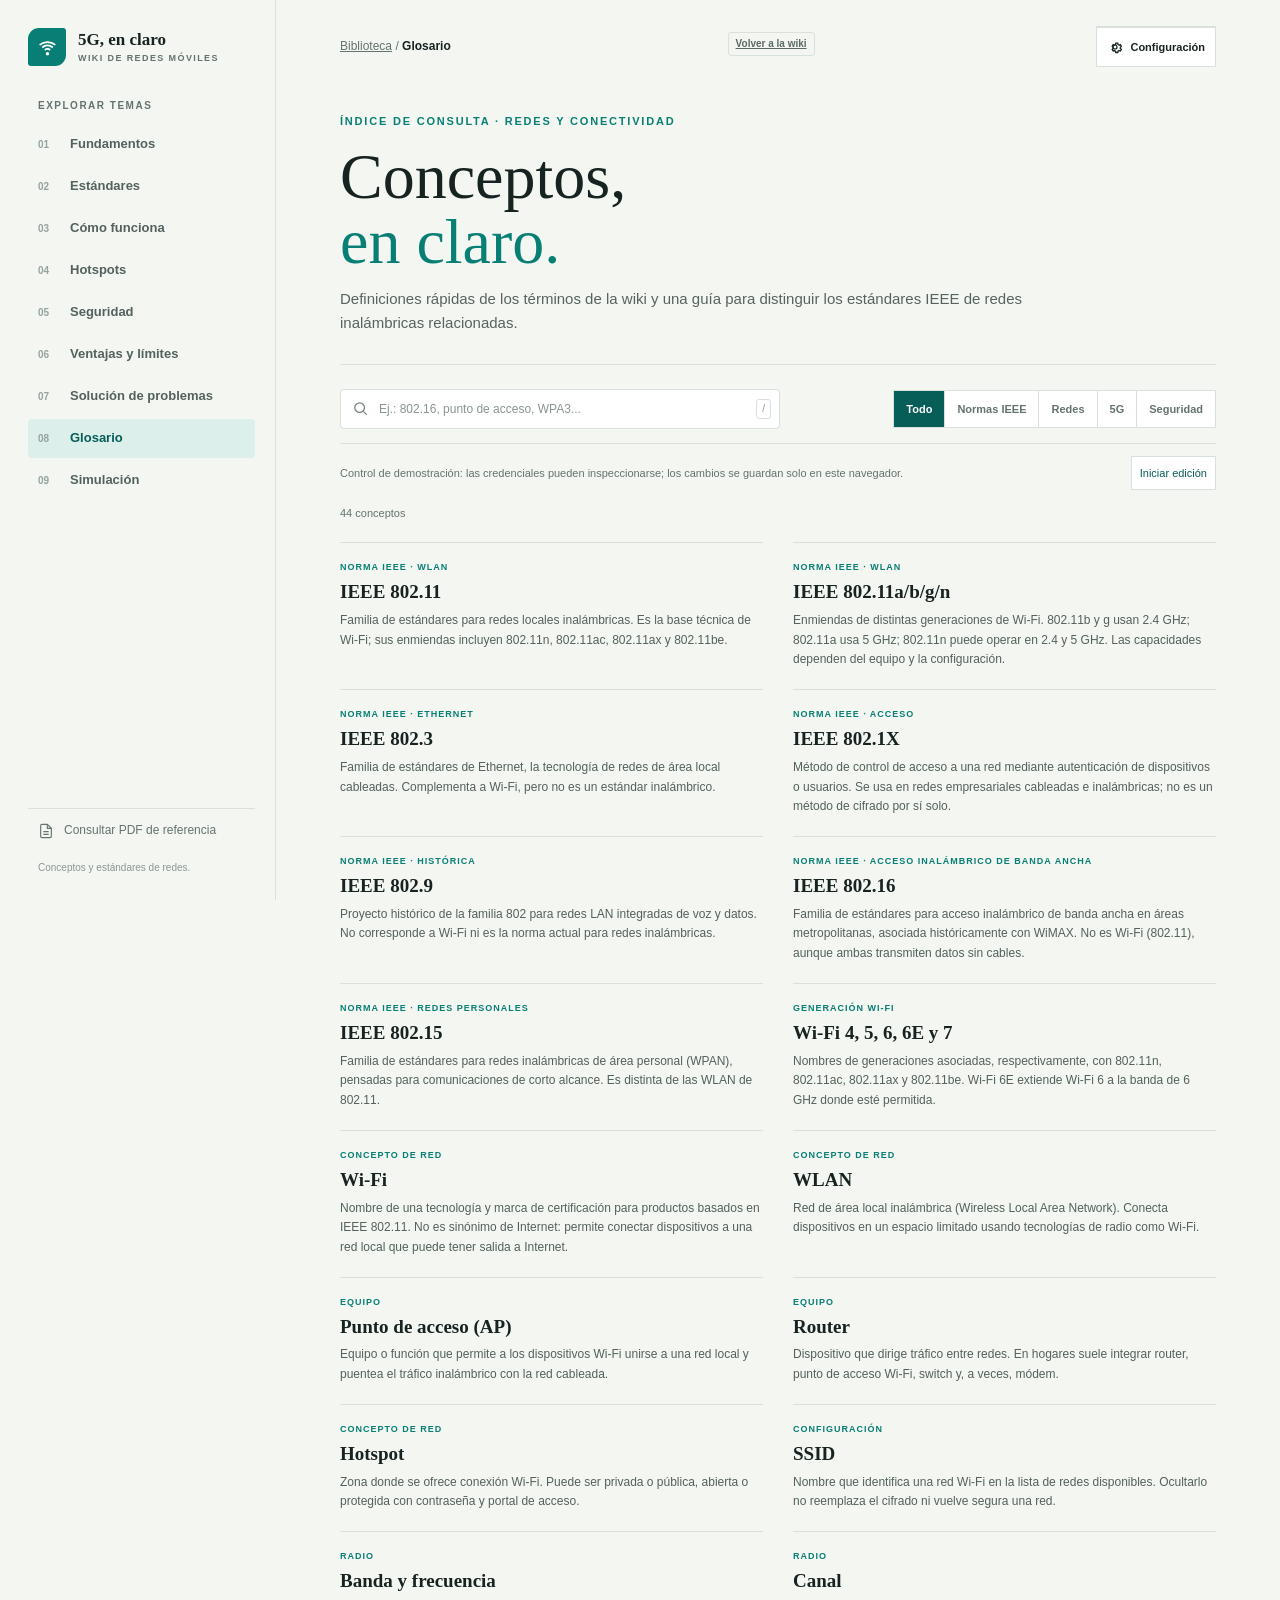
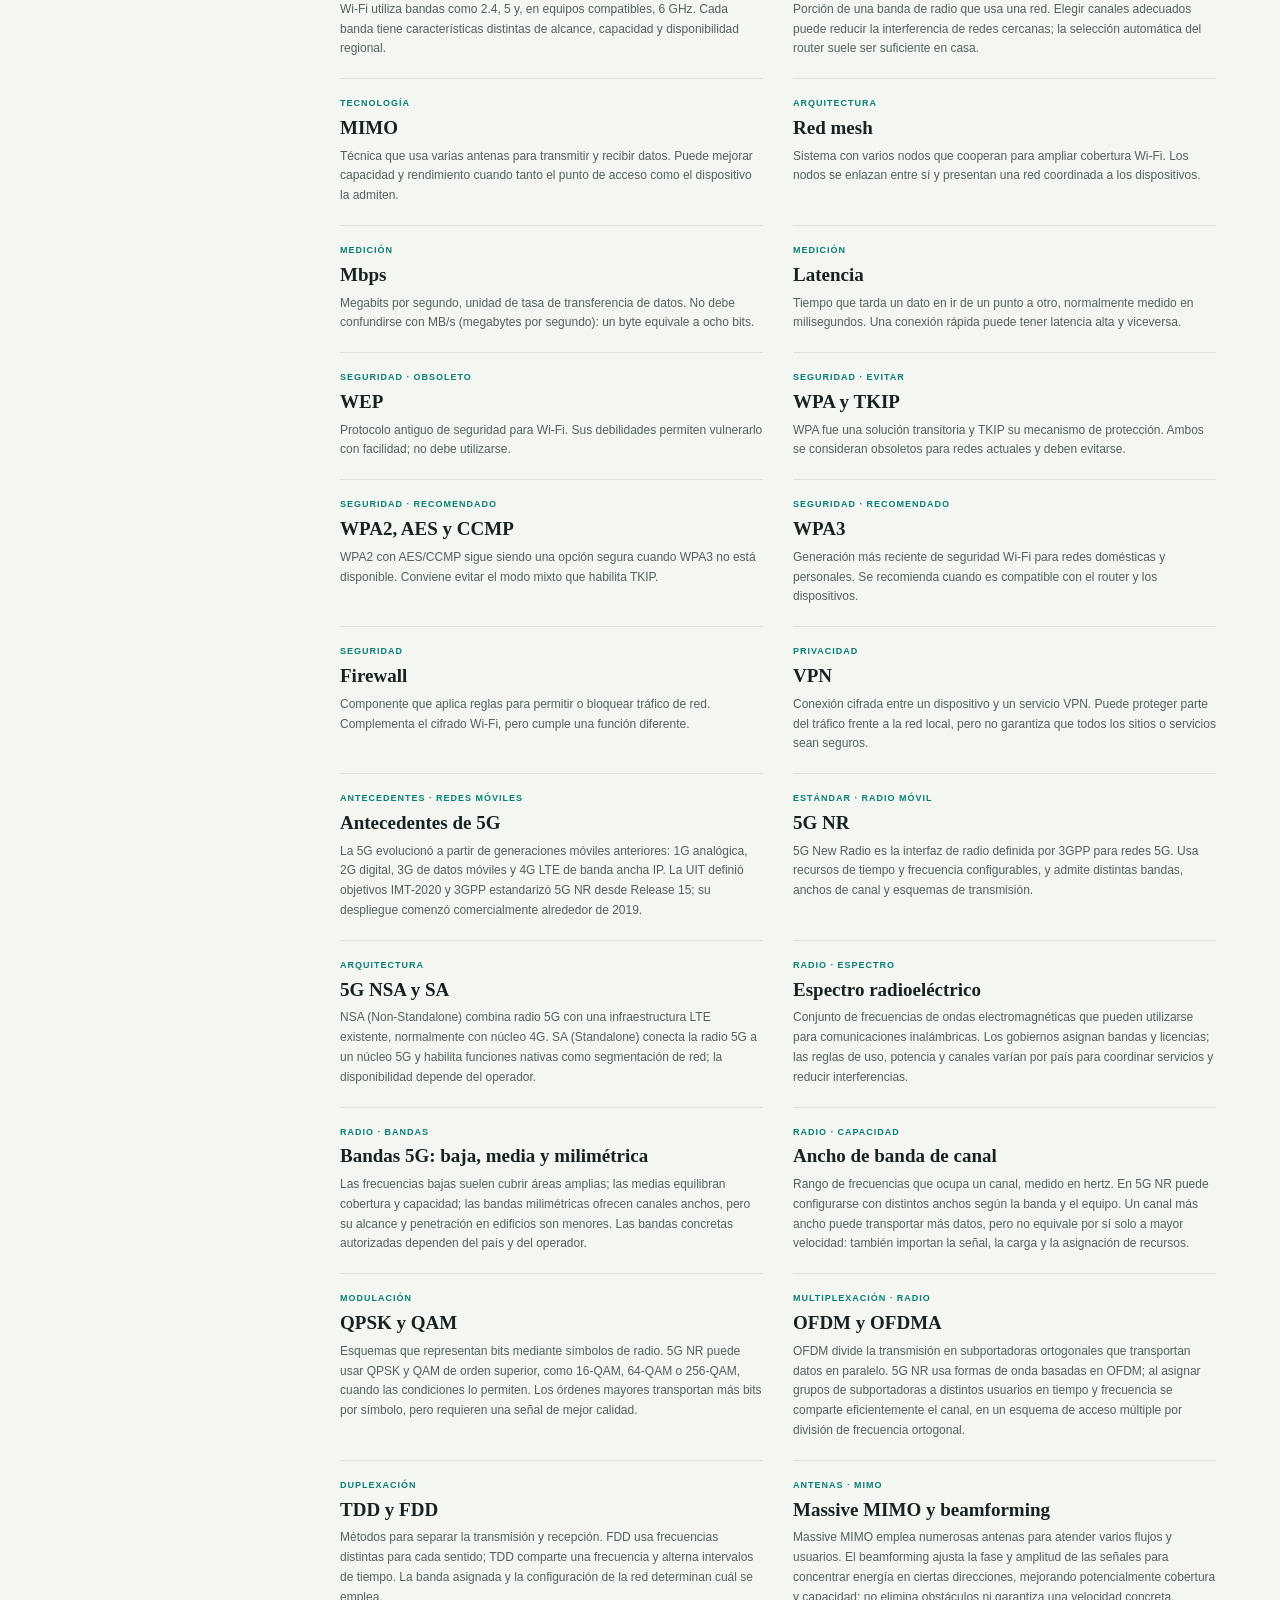
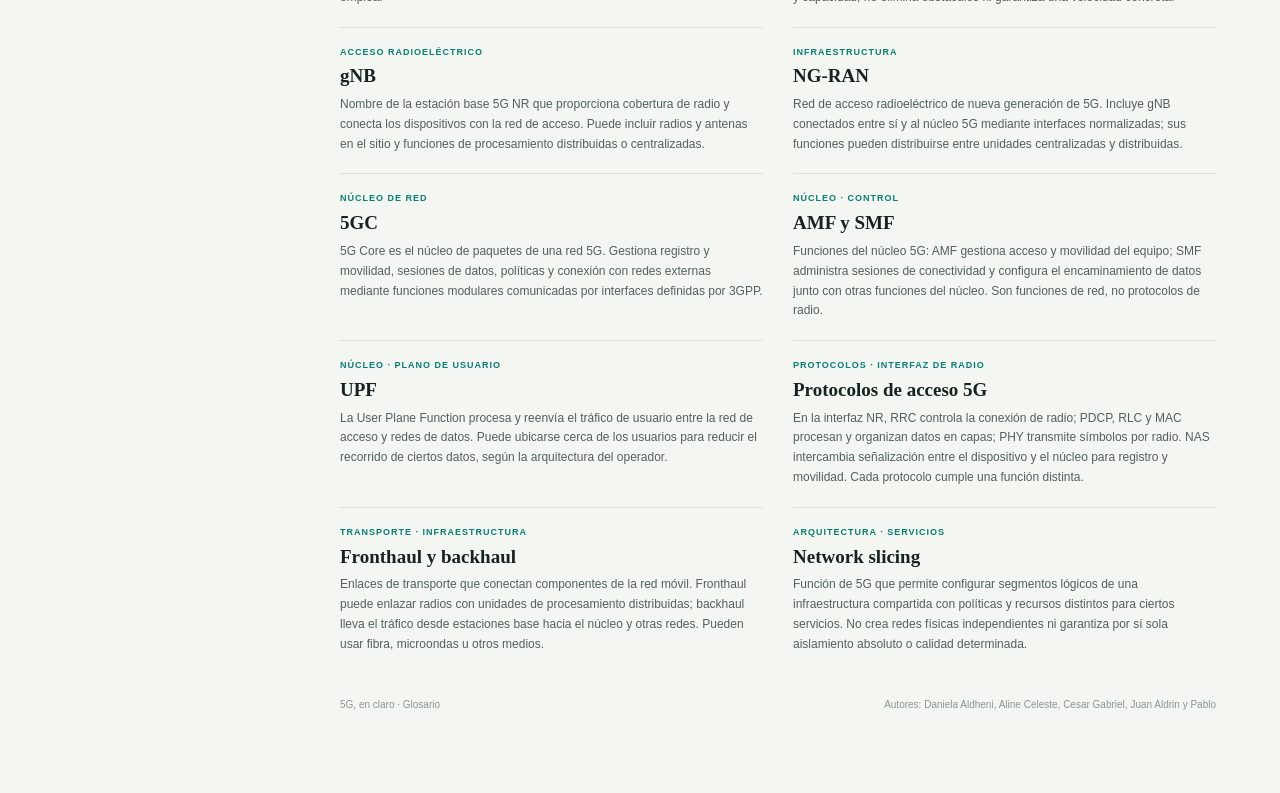
==== glosario.html @ 22886697 "Add files via upload" ====
<!doctype html>
<html lang="es">
<head>
  <meta charset="utf-8">
  <meta name="viewport" content="width=device-width, initial-scale=1">
  <meta name="theme-color" content="#f4f6f2">
  <meta name="description" content="Consulta definiciones de redes 5G, tecnologías de radio, protocolos e infraestructura de conectividad.">
  <title>Glosario de redes · 5G, en claro</title>
  <link rel="stylesheet" href="styles.css">
</head>
<body>
  <div class="shell">
    <aside class="sidebar" aria-label="Navegación de la wiki">
      <a class="brand" href="index.html#inicio" aria-label="5G, en claro, inicio">
        <span class="brand-mark" aria-hidden="true"><svg viewBox="0 0 24 24" fill="none" stroke="currentColor" stroke-width="2"><path d="M3 9a14 14 0 0 1 18 0M6 12a9 9 0 0 1 12 0m-9 3a4 4 0 0 1 6 0"/><circle cx="12" cy="19" r="1" fill="currentColor"/></svg></span>
        <span class="brand-name">5G, en claro<span class="brand-caption">Wiki de redes móviles</span></span>
      </a>
      <p class="side-label">Explorar temas</p>
      <nav class="nav">
        <a href="index.html#fundamentos"><span class="nav-num">01</span> Fundamentos</a>
        <a href="index.html#estandares"><span class="nav-num">02</span> Estándares</a>
        <a href="index.html#red"><span class="nav-num">03</span> Cómo funciona</a>
        <a href="index.html#hotspots"><span class="nav-num">04</span> Hotspots</a>
        <a href="index.html#seguridad"><span class="nav-num">05</span> Seguridad</a>
        <a href="index.html#ventajas"><span class="nav-num">06</span> Ventajas y límites</a>
        <a href="index.html#problemas"><span class="nav-num">07</span> Solución de problemas</a>
        <a href="glosario.html" class="active" aria-current="page"><span class="nav-num">08</span> Glosario</a>
        <a href="simulacion.html"><span class="nav-num">09</span> Simulación</a>
      </nav>
      <div class="sidebar-bottom">
        <a class="source-link" href="16%20Wifi.pdf" target="_blank" rel="noopener">
          <svg viewBox="0 0 24 24" fill="none" stroke="currentColor" stroke-width="1.7"><path d="M14 2H6a2 2 0 0 0-2 2v16a2 2 0 0 0 2 2h12a2 2 0 0 0 2-2V8z"/><path d="M14 2v6h6M8 13h8M8 17h8"/></svg>
          Consultar PDF de referencia
        </a>
        <p class="side-foot">Conceptos y estándares de redes.</p>
      </div>
    </aside>

    <main class="content">
      <div class="topbar">
        <div class="crumb"><a href="index.html">Biblioteca</a> <span aria-hidden="true">/</span> <strong>Glosario</strong></div>
        <a class="tag" href="index.html">Volver a la wiki</a>
        <details class="settings-menu">
          <summary aria-label="Configuración" title="Configuración"><svg viewBox="0 0 24 24" fill="none" stroke="currentColor" stroke-width="1.8" aria-hidden="true"><circle cx="12" cy="12" r="3"/><path d="m19.4 15 .1.1 1.4 1.1-1.4 2.4-1.7-.7a8 8 0 0 1-1.6.9l-.3 1.8h-2.8l-.3-1.8a8 8 0 0 1-1.6-.9l-1.7.7-1.4-2.4 1.4-1.1a7 7 0 0 1 0-1.9l-1.4-1.1 1.4-2.4 1.7.7a8 8 0 0 1 1.6-.9l.3-1.8h2.8l.3 1.8a8 8 0 0 1 1.6.9l1.7-.7 1.4 2.4-1.4 1.1a7 7 0 0 1-.1 1.8Z" transform="translate(-1 -2) scale(1.08)"/></svg><span>Configuración</span></summary>
          <div class="settings-panel"><label for="site-language">Idioma</label><select id="site-language" data-language-select><option value="es">Español</option><option value="en">English</option><option value="zh-CN">简体中文</option></select><button type="button" class="settings-action" data-print-page>Imprimir / Guardar como PDF</button><a class="settings-action" href="16%20Wifi.pdf" download>Descargar PDF de referencia</a><a class="settings-action" href="wifi-guia.pptx" download>Descargar PowerPoint</a></div>
        </details>
      </div>

      <header class="glossary-hero">
        <p class="eyebrow">Índice de consulta · Redes y conectividad</p>
        <h1>Conceptos,<br><em>en claro.</em></h1>
        <p class="hero-copy">Definiciones rápidas de los términos de la wiki y una guía para distinguir los estándares IEEE de redes inalámbricas relacionadas.</p>
      </header>

      <section class="glossary-tools" aria-label="Buscar y filtrar conceptos">
        <label class="search-wrap">
          <svg viewBox="0 0 24 24" fill="none" stroke="currentColor" stroke-width="1.8"><circle cx="10.8" cy="10.8" r="6.8"/><path d="m16 16 5 5"/></svg>
          <input class="search" type="search" placeholder="Ej.: 802.16, punto de acceso, WPA3..." aria-label="Buscar conceptos y estándares" id="glossary-search">
          <span class="shortcut" aria-hidden="true">/</span>
        </label>
        <div class="glossary-filters" role="group" aria-label="Filtrar por categoría">
          <button type="button" data-filter="all" aria-pressed="true">Todo</button>
          <button type="button" data-filter="standards" aria-pressed="false">Normas IEEE</button>
          <button type="button" data-filter="network" aria-pressed="false">Redes</button>
          <button type="button" data-filter="5g" aria-pressed="false">5G</button>
          <button type="button" data-filter="security" aria-pressed="false">Seguridad</button>
        </div>
        <div class="glossary-editor">
          <p id="editor-status" role="status">Control de demostración: las credenciales pueden inspeccionarse; los cambios se guardan solo en este navegador.</p>
          <button type="button" class="settings-action" id="editor-login">Iniciar edición</button>
          <button type="button" class="settings-action" id="editor-logout" hidden>Cerrar sesión de edición</button>
        </div>
        <p class="glossary-count" id="glossary-count" aria-live="polite"></p>
      </section>

      <dialog class="glossary-dialog" id="login-dialog" aria-labelledby="login-title">
        <form id="login-form">
          <h2 id="login-title">Acceso de edición</h2>
          <label for="editor-username">Usuario</label>
          <input id="editor-username" name="username" autocomplete="username" required>
          <label for="editor-password">Contraseña</label>
          <input id="editor-password" name="password" type="password" autocomplete="current-password" required>
          <p class="editor-error" id="login-error" role="alert" hidden>Usuario o contraseña incorrectos.</p>
          <div class="dialog-actions">
            <button type="submit" class="simulation-button primary">Entrar</button>
            <button type="button" class="simulation-button" data-close-dialog>Cancelar</button>
          </div>
        </form>
      </dialog>

      <dialog class="glossary-dialog" id="edit-dialog" aria-labelledby="edit-title">
        <form id="edit-form">
          <h2 id="edit-title">Editar concepto</h2>
          <label for="edit-term">Término</label>
          <input id="edit-term" name="term" required maxlength="100">
          <label for="edit-type">Tipo</label>
          <input id="edit-type" name="type" required maxlength="100">
          <label for="edit-definition">Definición</label>
          <textarea id="edit-definition" name="definition" rows="6" required maxlength="1200"></textarea>
          <div class="dialog-actions">
            <button type="submit" class="simulation-button primary">Guardar cambios</button>
            <button type="button" class="simulation-button" data-close-dialog>Cancelar</button>
          </div>
        </form>
      </dialog>

      <section class="glossary-list" id="glossary-list" aria-label="Definiciones">
        <article class="glossary-entry" data-category="standards">
          <span class="glossary-type">Norma IEEE · WLAN</span><h2>IEEE 802.11</h2>
          <p>Familia de estándares para redes locales inalámbricas. Es la base técnica de Wi-Fi; sus enmiendas incluyen 802.11n, 802.11ac, 802.11ax y 802.11be.</p>
        </article>
        <article class="glossary-entry" data-category="standards">
          <span class="glossary-type">Norma IEEE · WLAN</span><h2>IEEE 802.11a/b/g/n</h2>
          <p>Enmiendas de distintas generaciones de Wi-Fi. 802.11b y g usan 2.4 GHz; 802.11a usa 5 GHz; 802.11n puede operar en 2.4 y 5 GHz. Las capacidades dependen del equipo y la configuración.</p>
        </article>
        <article class="glossary-entry" data-category="standards">
          <span class="glossary-type">Norma IEEE · Ethernet</span><h2>IEEE 802.3</h2>
          <p>Familia de estándares de Ethernet, la tecnología de redes de área local cableadas. Complementa a Wi-Fi, pero no es un estándar inalámbrico.</p>
        </article>
        <article class="glossary-entry" data-category="standards">
          <span class="glossary-type">Norma IEEE · Acceso</span><h2>IEEE 802.1X</h2>
          <p>Método de control de acceso a una red mediante autenticación de dispositivos o usuarios. Se usa en redes empresariales cableadas e inalámbricas; no es un método de cifrado por sí solo.</p>
        </article>
        <article class="glossary-entry" data-category="standards">
          <span class="glossary-type">Norma IEEE · Histórica</span><h2>IEEE 802.9</h2>
          <p>Proyecto histórico de la familia 802 para redes LAN integradas de voz y datos. No corresponde a Wi-Fi ni es la norma actual para redes inalámbricas.</p>
        </article>
        <article class="glossary-entry" data-category="standards">
          <span class="glossary-type">Norma IEEE · Acceso inalámbrico de banda ancha</span><h2>IEEE 802.16</h2>
          <p>Familia de estándares para acceso inalámbrico de banda ancha en áreas metropolitanas, asociada históricamente con WiMAX. No es Wi-Fi (802.11), aunque ambas transmiten datos sin cables.</p>
        </article>
        <article class="glossary-entry" data-category="standards">
          <span class="glossary-type">Norma IEEE · Redes personales</span><h2>IEEE 802.15</h2>
          <p>Familia de estándares para redes inalámbricas de área personal (WPAN), pensadas para comunicaciones de corto alcance. Es distinta de las WLAN de 802.11.</p>
        </article>
        <article class="glossary-entry" data-category="standards">
          <span class="glossary-type">Generación Wi-Fi</span><h2>Wi-Fi 4, 5, 6, 6E y 7</h2>
          <p>Nombres de generaciones asociadas, respectivamente, con 802.11n, 802.11ac, 802.11ax y 802.11be. Wi-Fi 6E extiende Wi-Fi 6 a la banda de 6 GHz donde esté permitida.</p>
        </article>
        <article class="glossary-entry" data-category="network">
          <span class="glossary-type">Concepto de red</span><h2>Wi-Fi</h2>
          <p>Nombre de una tecnología y marca de certificación para productos basados en IEEE 802.11. No es sinónimo de Internet: permite conectar dispositivos a una red local que puede tener salida a Internet.</p>
        </article>
        <article class="glossary-entry" data-category="network">
          <span class="glossary-type">Concepto de red</span><h2>WLAN</h2>
          <p>Red de área local inalámbrica (Wireless Local Area Network). Conecta dispositivos en un espacio limitado usando tecnologías de radio como Wi-Fi.</p>
        </article>
        <article class="glossary-entry" data-category="network">
          <span class="glossary-type">Equipo</span><h2>Punto de acceso (AP)</h2>
          <p>Equipo o función que permite a los dispositivos Wi-Fi unirse a una red local y puentea el tráfico inalámbrico con la red cableada.</p>
        </article>
        <article class="glossary-entry" data-category="network">
          <span class="glossary-type">Equipo</span><h2>Router</h2>
          <p>Dispositivo que dirige tráfico entre redes. En hogares suele integrar router, punto de acceso Wi-Fi, switch y, a veces, módem.</p>
        </article>
        <article class="glossary-entry" data-category="network">
          <span class="glossary-type">Concepto de red</span><h2>Hotspot</h2>
          <p>Zona donde se ofrece conexión Wi-Fi. Puede ser privada o pública, abierta o protegida con contraseña y portal de acceso.</p>
        </article>
        <article class="glossary-entry" data-category="network">
          <span class="glossary-type">Configuración</span><h2>SSID</h2>
          <p>Nombre que identifica una red Wi-Fi en la lista de redes disponibles. Ocultarlo no reemplaza el cifrado ni vuelve segura una red.</p>
        </article>
        <article class="glossary-entry" data-category="network">
          <span class="glossary-type">Radio</span><h2>Banda y frecuencia</h2>
          <p>Wi-Fi utiliza bandas como 2.4, 5 y, en equipos compatibles, 6 GHz. Cada banda tiene características distintas de alcance, capacidad y disponibilidad regional.</p>
        </article>
        <article class="glossary-entry" data-category="network">
          <span class="glossary-type">Radio</span><h2>Canal</h2>
          <p>Porción de una banda de radio que usa una red. Elegir canales adecuados puede reducir la interferencia de redes cercanas; la selección automática del router suele ser suficiente en casa.</p>
        </article>
        <article class="glossary-entry" data-category="network">
          <span class="glossary-type">Tecnología</span><h2>MIMO</h2>
          <p>Técnica que usa varias antenas para transmitir y recibir datos. Puede mejorar capacidad y rendimiento cuando tanto el punto de acceso como el dispositivo la admiten.</p>
        </article>
        <article class="glossary-entry" data-category="network">
          <span class="glossary-type">Arquitectura</span><h2>Red mesh</h2>
          <p>Sistema con varios nodos que cooperan para ampliar cobertura Wi-Fi. Los nodos se enlazan entre sí y presentan una red coordinada a los dispositivos.</p>
        </article>
        <article class="glossary-entry" data-category="network">
          <span class="glossary-type">Medición</span><h2>Mbps</h2>
          <p>Megabits por segundo, unidad de tasa de transferencia de datos. No debe confundirse con MB/s (megabytes por segundo): un byte equivale a ocho bits.</p>
        </article>
        <article class="glossary-entry" data-category="network">
          <span class="glossary-type">Medición</span><h2>Latencia</h2>
          <p>Tiempo que tarda un dato en ir de un punto a otro, normalmente medido en milisegundos. Una conexión rápida puede tener latencia alta y viceversa.</p>
        </article>
        <article class="glossary-entry" data-category="security">
          <span class="glossary-type">Seguridad · Obsoleto</span><h2>WEP</h2>
          <p>Protocolo antiguo de seguridad para Wi-Fi. Sus debilidades permiten vulnerarlo con facilidad; no debe utilizarse.</p>
        </article>
        <article class="glossary-entry" data-category="security">
          <span class="glossary-type">Seguridad · Evitar</span><h2>WPA y TKIP</h2>
          <p>WPA fue una solución transitoria y TKIP su mecanismo de protección. Ambos se consideran obsoletos para redes actuales y deben evitarse.</p>
        </article>
        <article class="glossary-entry" data-category="security">
          <span class="glossary-type">Seguridad · Recomendado</span><h2>WPA2, AES y CCMP</h2>
          <p>WPA2 con AES/CCMP sigue siendo una opción segura cuando WPA3 no está disponible. Conviene evitar el modo mixto que habilita TKIP.</p>
        </article>
        <article class="glossary-entry" data-category="security">
          <span class="glossary-type">Seguridad · Recomendado</span><h2>WPA3</h2>
          <p>Generación más reciente de seguridad Wi-Fi para redes domésticas y personales. Se recomienda cuando es compatible con el router y los dispositivos.</p>
        </article>
        <article class="glossary-entry" data-category="security">
          <span class="glossary-type">Seguridad</span><h2>Firewall</h2>
          <p>Componente que aplica reglas para permitir o bloquear tráfico de red. Complementa el cifrado Wi-Fi, pero cumple una función diferente.</p>
        </article>
        <article class="glossary-entry" data-category="security">
          <span class="glossary-type">Privacidad</span><h2>VPN</h2>
          <p>Conexión cifrada entre un dispositivo y un servicio VPN. Puede proteger parte del tráfico frente a la red local, pero no garantiza que todos los sitios o servicios sean seguros.</p>
        </article>
        <article class="glossary-entry" data-category="5g">
          <span class="glossary-type">Antecedentes · Redes móviles</span><h2>Antecedentes de 5G</h2>
          <p>La 5G evolucionó a partir de generaciones móviles anteriores: 1G analógica, 2G digital, 3G de datos móviles y 4G LTE de banda ancha IP. La UIT definió objetivos IMT-2020 y 3GPP estandarizó 5G NR desde Release 15; su despliegue comenzó comercialmente alrededor de 2019.</p>
        </article>
        <article class="glossary-entry" data-category="5g">
          <span class="glossary-type">Estándar · Radio móvil</span><h2>5G NR</h2>
          <p>5G New Radio es la interfaz de radio definida por 3GPP para redes 5G. Usa recursos de tiempo y frecuencia configurables, y admite distintas bandas, anchos de canal y esquemas de transmisión.</p>
        </article>
        <article class="glossary-entry" data-category="5g">
          <span class="glossary-type">Arquitectura</span><h2>5G NSA y SA</h2>
          <p>NSA (Non-Standalone) combina radio 5G con una infraestructura LTE existente, normalmente con núcleo 4G. SA (Standalone) conecta la radio 5G a un núcleo 5G y habilita funciones nativas como segmentación de red; la disponibilidad depende del operador.</p>
        </article>
        <article class="glossary-entry" data-category="5g">
          <span class="glossary-type">Radio · Espectro</span><h2>Espectro radioeléctrico</h2>
          <p>Conjunto de frecuencias de ondas electromagnéticas que pueden utilizarse para comunicaciones inalámbricas. Los gobiernos asignan bandas y licencias; las reglas de uso, potencia y canales varían por país para coordinar servicios y reducir interferencias.</p>
        </article>
        <article class="glossary-entry" data-category="5g">
          <span class="glossary-type">Radio · Bandas</span><h2>Bandas 5G: baja, media y milimétrica</h2>
          <p>Las frecuencias bajas suelen cubrir áreas amplias; las medias equilibran cobertura y capacidad; las bandas milimétricas ofrecen canales anchos, pero su alcance y penetración en edificios son menores. Las bandas concretas autorizadas dependen del país y del operador.</p>
        </article>
        <article class="glossary-entry" data-category="5g">
          <span class="glossary-type">Radio · Capacidad</span><h2>Ancho de banda de canal</h2>
          <p>Rango de frecuencias que ocupa un canal, medido en hertz. En 5G NR puede configurarse con distintos anchos según la banda y el equipo. Un canal más ancho puede transportar más datos, pero no equivale por sí solo a mayor velocidad: también importan la señal, la carga y la asignación de recursos.</p>
        </article>
        <article class="glossary-entry" data-category="5g">
          <span class="glossary-type">Modulación</span><h2>QPSK y QAM</h2>
          <p>Esquemas que representan bits mediante símbolos de radio. 5G NR puede usar QPSK y QAM de orden superior, como 16-QAM, 64-QAM o 256-QAM, cuando las condiciones lo permiten. Los órdenes mayores transportan más bits por símbolo, pero requieren una señal de mejor calidad.</p>
        </article>
        <article class="glossary-entry" data-category="5g">
          <span class="glossary-type">Multiplexación · Radio</span><h2>OFDM y OFDMA</h2>
          <p>OFDM divide la transmisión en subportadoras ortogonales que transportan datos en paralelo. 5G NR usa formas de onda basadas en OFDM; al asignar grupos de subportadoras a distintos usuarios en tiempo y frecuencia se comparte eficientemente el canal, en un esquema de acceso múltiple por división de frecuencia ortogonal.</p>
        </article>
        <article class="glossary-entry" data-category="5g">
          <span class="glossary-type">Duplexación</span><h2>TDD y FDD</h2>
          <p>Métodos para separar la transmisión y recepción. FDD usa frecuencias distintas para cada sentido; TDD comparte una frecuencia y alterna intervalos de tiempo. La banda asignada y la configuración de la red determinan cuál se emplea.</p>
        </article>
        <article class="glossary-entry" data-category="5g">
          <span class="glossary-type">Antenas · MIMO</span><h2>Massive MIMO y beamforming</h2>
          <p>Massive MIMO emplea numerosas antenas para atender varios flujos y usuarios. El beamforming ajusta la fase y amplitud de las señales para concentrar energía en ciertas direcciones, mejorando potencialmente cobertura y capacidad; no elimina obstáculos ni garantiza una velocidad concreta.</p>
        </article>
        <article class="glossary-entry" data-category="5g">
          <span class="glossary-type">Acceso radioeléctrico</span><h2>gNB</h2>
          <p>Nombre de la estación base 5G NR que proporciona cobertura de radio y conecta los dispositivos con la red de acceso. Puede incluir radios y antenas en el sitio y funciones de procesamiento distribuidas o centralizadas.</p>
        </article>
        <article class="glossary-entry" data-category="5g">
          <span class="glossary-type">Infraestructura</span><h2>NG-RAN</h2>
          <p>Red de acceso radioeléctrico de nueva generación de 5G. Incluye gNB conectados entre sí y al núcleo 5G mediante interfaces normalizadas; sus funciones pueden distribuirse entre unidades centralizadas y distribuidas.</p>
        </article>
        <article class="glossary-entry" data-category="5g">
          <span class="glossary-type">Núcleo de red</span><h2>5GC</h2>
          <p>5G Core es el núcleo de paquetes de una red 5G. Gestiona registro y movilidad, sesiones de datos, políticas y conexión con redes externas mediante funciones modulares comunicadas por interfaces definidas por 3GPP.</p>
        </article>
        <article class="glossary-entry" data-category="5g">
          <span class="glossary-type">Núcleo · Control</span><h2>AMF y SMF</h2>
          <p>Funciones del núcleo 5G: AMF gestiona acceso y movilidad del equipo; SMF administra sesiones de conectividad y configura el encaminamiento de datos junto con otras funciones del núcleo. Son funciones de red, no protocolos de radio.</p>
        </article>
        <article class="glossary-entry" data-category="5g">
          <span class="glossary-type">Núcleo · Plano de usuario</span><h2>UPF</h2>
          <p>La User Plane Function procesa y reenvía el tráfico de usuario entre la red de acceso y redes de datos. Puede ubicarse cerca de los usuarios para reducir el recorrido de ciertos datos, según la arquitectura del operador.</p>
        </article>
        <article class="glossary-entry" data-category="5g">
          <span class="glossary-type">Protocolos · Interfaz de radio</span><h2>Protocolos de acceso 5G</h2>
          <p>En la interfaz NR, RRC controla la conexión de radio; PDCP, RLC y MAC procesan y organizan datos en capas; PHY transmite símbolos por radio. NAS intercambia señalización entre el dispositivo y el núcleo para registro y movilidad. Cada protocolo cumple una función distinta.</p>
        </article>
        <article class="glossary-entry" data-category="5g">
          <span class="glossary-type">Transporte · Infraestructura</span><h2>Fronthaul y backhaul</h2>
          <p>Enlaces de transporte que conectan componentes de la red móvil. Fronthaul puede enlazar radios con unidades de procesamiento distribuidas; backhaul lleva el tráfico desde estaciones base hacia el núcleo y otras redes. Pueden usar fibra, microondas u otros medios.</p>
        </article>
        <article class="glossary-entry" data-category="5g">
          <span class="glossary-type">Arquitectura · Servicios</span><h2>Network slicing</h2>
          <p>Función de 5G que permite configurar segmentos lógicos de una infraestructura compartida con políticas y recursos distintos para ciertos servicios. No crea redes físicas independientes ni garantiza por sí sola aislamiento absoluto o calidad determinada.</p>
        </article>
      </section>
      <p class="glossary-empty" id="glossary-empty" role="status">No hay conceptos que coincidan. Prueba otra búsqueda o categoría.</p>

      <footer class="footer"><span>5G, en claro · Glosario</span><span>Autores: Daniela Aldheni, Aline Celeste, Cesar Gabriel, Juan Aldrin y Pablo</span></footer>
    </main>
  </div>
  <script>
    const searchInput = document.querySelector('#glossary-search');
    const entries = [...document.querySelectorAll('.glossary-entry')];
    const filterButtons = [...document.querySelectorAll('.glossary-filters button')];
    const resultCount = document.querySelector('#glossary-count');
    const emptyState = document.querySelector('#glossary-empty');
    const loginDialog = document.querySelector('#login-dialog');
    const editDialog = document.querySelector('#edit-dialog');
    const loginForm = document.querySelector('#login-form');
    const editForm = document.querySelector('#edit-form');
    const editorLogin = document.querySelector('#editor-login');
    const editorLogout = document.querySelector('#editor-logout');
    const editorStatus = document.querySelector('#editor-status');
    const storageKey = 'wifi-wiki-glossary-edits-v1';
    let editingEntry;
    let activeFilter = 'all';
    let editingEnabled = false;

    const normalize = value => value.toLocaleLowerCase('es').normalize('NFD').replace(/[\u0300-\u036f]/g, '');

    function readSavedEdits() {
      try {
        return JSON.parse(localStorage.getItem(storageKey) || '{}');
      } catch {
        return {};
      }
    }

    const savedEdits = readSavedEdits();
    entries.forEach((entry, index) => {
      entry.dataset.termId = `term-${index}`;
      const saved = savedEdits[entry.dataset.termId];
      if (saved) {
        entry.querySelector('h2').textContent = saved.term;
        entry.querySelector('.glossary-type').textContent = saved.type;
        entry.querySelector('p').textContent = saved.definition;
      }

      const editButton = document.createElement('button');
      editButton.type = 'button';
      editButton.className = 'glossary-edit-button';
      editButton.textContent = 'Editar';
      editButton.hidden = true;
      editButton.setAttribute('aria-label', `Editar ${entry.querySelector('h2').textContent}`);
      editButton.addEventListener('click', () => openEditDialog(entry));
      entry.append(editButton);
    });

    function updateResults() {
      const query = normalize(searchInput.value.trim());
      let visibleCount = 0;
      for (const entry of entries) {
        const matchesText = normalize(entry.textContent).includes(query);
        const matchesFilter = activeFilter === 'all' || entry.dataset.category === activeFilter;
        entry.hidden = !(matchesText && matchesFilter);
        if (!entry.hidden) visibleCount++;
      }
      const countLabel = visibleCount === 1 ? 'concepto' : 'conceptos';
      resultCount.textContent = `${visibleCount} ${window.translateText ? window.translateText(countLabel) : countLabel}`;
      emptyState.classList.toggle('visible', visibleCount === 0);
    }

    function updateEditorLanguage() {
      const translate = text => window.translateText ? window.translateText(text) : text;
      editorStatus.textContent = translate(editingEnabled
        ? 'Control de demostración activo: las credenciales pueden inspeccionarse; los cambios se guardan solo en este navegador.'
        : 'Control de demostración: las credenciales pueden inspeccionarse; los cambios se guardan solo en este navegador.');
      editorLogin.textContent = translate('Iniciar edición');
      editorLogout.textContent = translate('Cerrar sesión de edición');
      document.querySelectorAll('.glossary-edit-button').forEach(button => {
        const term = button.closest('.glossary-entry').querySelector('h2').textContent;
        button.textContent = translate('Editar');
        button.setAttribute('aria-label', `${translate('Editar')} ${term}`);
      });
    }

    function setEditingEnabled(enabled) {
      editingEnabled = enabled;
      editorLogin.hidden = enabled;
      editorLogout.hidden = !enabled;
      updateEditorLanguage();
      document.querySelectorAll('.glossary-edit-button').forEach(button => {
        button.hidden = !enabled;
      });
    }

    function openEditDialog(entry) {
      if (!editingEnabled) return;
      editingEntry = entry;
      editForm.elements.term.value = entry.querySelector('h2').textContent;
      editForm.elements.type.value = entry.querySelector('.glossary-type').textContent;
      editForm.elements.definition.value = entry.querySelector('p').textContent;
      editDialog.showModal();
    }

    function saveEdits() {
      const edits = Object.fromEntries(entries.map(entry => [entry.dataset.termId, {
        term: entry.querySelector('h2').textContent,
        type: entry.querySelector('.glossary-type').textContent,
        definition: entry.querySelector('p').textContent
      }]));
      localStorage.setItem(storageKey, JSON.stringify(edits));
    }

    editorLogin.addEventListener('click', () => {
      document.querySelector('#login-error').hidden = true;
      loginDialog.showModal();
    });

    editorLogout.addEventListener('click', () => setEditingEnabled(false));

    loginForm.addEventListener('submit', event => {
      event.preventDefault();
      if (loginForm.elements.username.value === 'redes' && loginForm.elements.password.value === 'userlabnet') {
        loginForm.reset();
        loginDialog.close();
        setEditingEnabled(true);
      } else {
        document.querySelector('#login-error').hidden = false;
      }
    });

    editForm.addEventListener('submit', event => {
      event.preventDefault();
      if (!editingEnabled || !editingEntry) return;
      editingEntry.querySelector('h2').textContent = editForm.elements.term.value.trim();
      editingEntry.querySelector('.glossary-type').textContent = editForm.elements.type.value.trim();
      editingEntry.querySelector('p').textContent = editForm.elements.definition.value.trim();
      saveEdits();
      updateEditorLanguage();
      updateResults();
      editDialog.close();
    });

    document.querySelectorAll('[data-close-dialog]').forEach(button => {
      button.addEventListener('click', () => button.closest('dialog').close());
    });

    document.addEventListener('site-language-applied', updateResults);

    filterButtons.forEach(button => button.addEventListener('click', () => {
      activeFilter = button.dataset.filter;
      filterButtons.forEach(item => item.setAttribute('aria-pressed', String(item === button)));
      updateResults();
    }));

    searchInput.addEventListener('input', updateResults);
    document.addEventListener('site-language-applied', updateEditorLanguage);
    document.addEventListener('keydown', event => {
      if (event.key === '/' && !['INPUT', 'TEXTAREA'].includes(document.activeElement.tagName)) {
        event.preventDefault();
        searchInput.focus();
      }
      if (event.key === 'Escape' && document.activeElement === searchInput) {
        searchInput.value = '';
        updateResults();
        searchInput.blur();
      }
    });

    searchInput.value = new URLSearchParams(window.location.search).get('q') || '';
    updateResults();
  </script>
  <script src="settings.js"></script>
</body>
</html>
---- styles.css ----
:root {
      color-scheme: light;
      --paper: #f4f6f2;
      --surface: #ffffff;
      --ink: #172321;
      --muted: #64736f;
      --line: #d9e1dc;
      --teal: #087f75;
      --teal-dark: #075d57;
      --teal-pale: #dcefeb;
      --coral: #cf543a;
      --yellow: #e5c34b;
      --shadow: 0 14px 40px rgb(23 35 33 / 8%);
      --serif: Georgia, "Times New Roman", serif;
      --sans: "Avenir Next", Avenir, "Segoe UI", sans-serif;
    }

    * { box-sizing: border-box; }
    html { scroll-behavior: smooth; scroll-padding-top: 32px; }
    body { margin: 0; background: var(--paper); color: var(--ink); font-family: var(--sans); line-height: 1.65; }
    a { color: inherit; }
    button, input { font: inherit; }
    button:focus-visible, a:focus-visible, input:focus-visible { outline: 3px solid var(--yellow); outline-offset: 3px; }

    .shell { display: grid; grid-template-columns: 276px minmax(0, 1fr); min-height: 100vh; }
    .sidebar { position: sticky; top: 0; height: 100vh; padding: 28px 20px 24px 28px; border-right: 1px solid var(--line); display: flex; flex-direction: column; background: var(--paper); z-index: 3; }
    .brand { display: flex; align-items: center; gap: 12px; text-decoration: none; margin-bottom: 32px; }
    .brand-mark { width: 38px; height: 38px; display: grid; place-items: center; background: var(--teal); color: white; border-radius: 11px 3px 11px 3px; }
    .brand-mark svg { width: 21px; height: 21px; }
    .brand-name { font: 700 17px/1.1 var(--serif); letter-spacing: 0; }
    .brand-caption { display: block; margin-top: 5px; font: 700 9px/1 var(--sans); color: var(--muted); text-transform: uppercase; letter-spacing: 1.4px; }
    .side-label { margin: 0 0 10px 10px; color: var(--muted); font-size: 10px; text-transform: uppercase; letter-spacing: 1.5px; font-weight: 750; }
    .nav { display: grid; gap: 3px; }
    .nav a { display: flex; align-items: center; gap: 11px; min-height: 39px; padding: 7px 10px; border-radius: 4px; color: #53625e; text-decoration: none; font-size: 13px; font-weight: 600; transition: background .18s ease, color .18s ease; }
    .nav a:hover, .nav a.active { background: var(--teal-pale); color: var(--teal-dark); }
    .nav-num { width: 21px; color: #96a39f; font: 700 10px var(--sans); }
    .sidebar-bottom { margin-top: auto; }
    .source-link { display: flex; align-items: center; gap: 10px; padding: 12px 10px; border-top: 1px solid var(--line); color: var(--muted); text-decoration: none; font-size: 12px; }
    .source-link:hover { color: var(--teal-dark); }
    .source-link svg { width: 16px; height: 16px; flex: none; }
    .side-foot { margin: 7px 10px 0; color: #8a9692; font-size: 10px; }

    .content { width: min(100%, 1120px); margin: 0 auto; padding: 26px clamp(24px, 5vw, 72px) 80px; }
    .topbar { display: flex; justify-content: space-between; align-items: center; min-height: 40px; margin-bottom: 42px; }
    .crumb { color: var(--muted); font-size: 12px; }
    .crumb strong { color: var(--ink); font-weight: 650; }
    .search-wrap { position: relative; width: min(300px, 45vw); }
    .search-wrap svg { position: absolute; width: 17px; height: 17px; left: 12px; top: 11px; color: #74837e; pointer-events: none; }
    .search { width: 100%; height: 40px; border: 1px solid var(--line); border-radius: 4px; padding: 0 44px 0 38px; background: var(--surface); color: var(--ink); font-size: 12px; }
    .search::placeholder { color: #899590; }
    .shortcut { position: absolute; right: 9px; top: 10px; padding: 0 5px; border: 1px solid var(--line); border-radius: 3px; color: #8a9692; font-size: 10px; line-height: 18px; }
    .settings-menu { position: relative; flex: 0 0 auto; }
    .settings-menu summary { min-height: 40px; display: inline-flex; align-items: center; gap: 7px; padding: 0 10px; border: 1px solid var(--line); background: var(--surface); color: var(--ink); cursor: pointer; font-size: 11px; font-weight: 750; list-style: none; }
    .settings-menu summary::-webkit-details-marker { display: none; }
    .settings-menu summary svg { width: 16px; height: 16px; }
    .settings-panel { position: absolute; z-index: 5; top: calc(100% + 6px); right: 0; width: 250px; display: grid; gap: 8px; padding: 14px; border: 1px solid var(--line); background: var(--surface); box-shadow: var(--shadow); }
    .settings-panel label { color: var(--muted); font-size: 10px; font-weight: 750; }
    .settings-panel select { width: 100%; min-height: 36px; padding: 0 9px; border: 1px solid var(--line); background: var(--surface); color: var(--ink); font-size: 12px; }
    .settings-action { min-height: 34px; display: flex; align-items: center; padding: 6px 8px; border: 1px solid var(--line); background: var(--surface); color: var(--teal-dark); cursor: pointer; font-size: 11px; text-align: left; text-decoration: none; }
    .settings-action:hover { background: var(--teal-pale); }

    .hero { display: grid; grid-template-columns: minmax(0, 1fr) 260px; gap: 24px; align-items: center; min-height: 315px; padding: 17px 0 45px; border-bottom: 1px solid var(--line); }
    .eyebrow { margin: 0 0 14px; color: var(--teal); font-size: 11px; font-weight: 800; text-transform: uppercase; letter-spacing: 1.8px; }
    h1, h2, h3, p { margin-top: 0; }
    h1 { max-width: 700px; margin-bottom: 18px; font: 500 clamp(42px, 5vw, 68px)/1.02 var(--serif); letter-spacing: 0; }
    h1 em { color: var(--teal); font-style: normal; }
    .hero-copy { max-width: 630px; margin: 0; color: #55645f; font-size: 15px; }
    .hero-visual { position: relative; height: 210px; display: grid; place-items: center; overflow: hidden; }
    .signal-field { position: absolute; width: 220px; height: 220px; border: 1px solid #c8dcd5; border-radius: 50%; }
    .signal-field::before, .signal-field::after { position: absolute; content: ""; border: 1px solid #c8dcd5; border-radius: 50%; inset: 20px; }
    .signal-field::after { inset: 42px; }
    .router { position: relative; z-index: 1; width: 110px; height: 82px; display: grid; place-items: center; margin-top: 28px; border: 1px solid #c5d5cf; border-radius: 5px; background: #fff; box-shadow: var(--shadow); }
    .router svg { width: 46px; height: 46px; color: var(--teal); }
    .router::before, .router::after { position: absolute; top: -25px; width: 2px; height: 28px; background: #354e49; content: ""; transform-origin: bottom; }
    .router::before { left: 29px; transform: rotate(-12deg); }
    .router::after { right: 29px; transform: rotate(12deg); }
    .router-dots { position: absolute; bottom: 10px; display: flex; gap: 5px; }
    .router-dots i { width: 4px; height: 4px; background: var(--teal); border-radius: 50%; }
    .device-tag { position: absolute; z-index: 2; padding: 5px 8px; background: var(--paper); color: var(--muted); font-size: 10px; font-weight: 700; }
    .tag-one { top: 21px; left: 5px; }
    .tag-two { right: 0; bottom: 16px; }

    .overview { display: grid; grid-template-columns: 1fr 1fr 1fr; gap: 0; margin: 24px 0 54px; border-bottom: 1px solid var(--line); }
    .overview-item { padding: 16px 21px 19px 0; }
    .overview-item + .overview-item { padding-left: 21px; border-left: 1px solid var(--line); }
    .overview-item strong { display: block; margin-bottom: 4px; color: var(--teal-dark); font: 600 21px/1.2 var(--serif); }
    .overview-item span { color: var(--muted); font-size: 11px; }

    .wiki-section { padding: 13px 0 44px; border-bottom: 1px solid var(--line); scroll-margin-top: 28px; }
    .section-heading { display: flex; align-items: baseline; gap: 15px; margin-bottom: 20px; }
    .section-index { color: var(--coral); font-size: 11px; font-weight: 800; letter-spacing: 1px; }
    h2 { margin: 0; font: 500 31px/1.2 var(--serif); letter-spacing: 0; }
    .section-intro { max-width: 730px; margin-bottom: 25px; color: var(--muted); font-size: 14px; }
    .columns { display: grid; grid-template-columns: 1fr 1fr; gap: 34px; }
    h3 { margin-bottom: 9px; font: 700 15px/1.35 var(--sans); }
    .text { color: #4f5e59; font-size: 13px; }
    .text:last-child { margin-bottom: 0; }
    .note { margin: 20px 0 0; padding: 13px 16px; border-left: 3px solid var(--yellow); background: #f9f4dc; color: #61582e; font-size: 12px; }
    .note strong { color: #443d1e; }
    .tag { display: inline-block; margin: 0 5px 5px 0; padding: 3px 7px; border: 1px solid var(--line); border-radius: 3px; color: #5c6a65; font-size: 10px; font-weight: 700; }

    .table-wrap { overflow-x: auto; border: 1px solid var(--line); background: var(--surface); }
    table { width: 100%; border-collapse: collapse; text-align: left; font-size: 12px; }
    th { padding: 11px 13px; background: #e8efeb; color: #3d514b; font-size: 10px; text-transform: uppercase; letter-spacing: .7px; white-space: nowrap; }
    td { padding: 12px 13px; border-top: 1px solid var(--line); color: #53615c; white-space: nowrap; }
    td:first-child { color: var(--ink); font-weight: 750; }
    .table-note { margin: 10px 0 0; color: var(--muted); font-size: 11px; }
    .generation-note { margin-top: 19px; }

    .network-diagram { display: grid; grid-template-columns: 1fr 40px 1.2fr 40px 1fr; align-items: center; gap: 8px; margin: 23px 0; padding: 23px 18px; border: 1px solid var(--line); background: var(--surface); }
    .node { min-height: 93px; display: grid; align-content: center; justify-items: center; gap: 6px; padding: 12px; border: 1px solid #d5e0db; border-radius: 4px; text-align: center; }
    .node svg { width: 27px; height: 27px; color: var(--teal); }
    .node strong { font-size: 12px; }
    .node small { color: var(--muted); font-size: 10px; }
    .arrow { color: var(--teal); text-align: center; font-size: 23px; }
    .device-grid { display: grid; grid-template-columns: repeat(3, 1fr); gap: 12px; margin-top: 18px; }
    .device { padding: 14px; border-top: 2px solid var(--teal); background: var(--surface); }
    .device strong { display: block; margin-bottom: 4px; font: 600 16px var(--serif); }
    .device p { margin: 0; color: var(--muted); font-size: 11px; }

    .security-list { display: grid; grid-template-columns: repeat(3, 1fr); gap: 1px; margin: 20px 0 0; background: var(--line); border: 1px solid var(--line); }
    .security-item { min-height: 154px; padding: 17px; background: var(--surface); }
    .security-item .level { display: inline-block; margin-bottom: 10px; padding: 3px 7px; background: #f8e6e1; color: #a63c27; font-size: 9px; font-weight: 800; text-transform: uppercase; letter-spacing: .8px; }
    .security-item.recommended .level { background: var(--teal-pale); color: var(--teal-dark); }
    .security-item h3 { margin-bottom: 6px; font: 700 17px var(--serif); }
    .security-item p { margin: 0; color: var(--muted); font-size: 11px; }
    .security-advice { margin-top: 26px; }
    .check-list { display: grid; grid-template-columns: 1fr 1fr; gap: 10px 24px; padding: 0; list-style: none; }
    .check-list li { position: relative; padding-left: 20px; color: #4f5e59; font-size: 12px; }
    .check-list li::before { position: absolute; left: 0; top: 0; color: var(--teal); content: "✓"; font-weight: 800; }
    .callout { margin-top: 23px; padding: 19px 20px; background: var(--teal-dark); color: #f6fbf8; }
    .callout h3 { margin-bottom: 5px; color: white; }
    .callout p { margin: 0; color: #d5e8e2; font-size: 12px; }

    .trouble-list { display: grid; grid-template-columns: 1fr 1fr; gap: 0 30px; }
    details { border-top: 1px solid var(--line); }
    summary { padding: 13px 0; color: var(--ink); cursor: pointer; font-size: 13px; font-weight: 700; }
    details p { padding: 0 0 12px; margin: 0; color: var(--muted); font-size: 12px; }
    .source-note { display: flex; justify-content: space-between; gap: 20px; align-items: center; margin-top: 26px; padding: 16px; border: 1px solid var(--line); background: #edf2ee; }
    .source-note p { margin: 0; color: var(--muted); font-size: 11px; }
    .source-note a { flex: none; color: var(--teal-dark); font-size: 11px; font-weight: 750; text-decoration-thickness: 1px; text-underline-offset: 3px; }
    .footer { display: flex; justify-content: space-between; gap: 20px; padding: 23px 0 0; color: #8a9692; font-size: 10px; }
    .empty-state { display: none; margin: 28px 0; padding: 22px; border: 1px solid var(--line); background: var(--surface); color: var(--muted); text-align: center; font-size: 13px; }
    .searching .wiki-section, .searching .overview { display: none; }
    .searching .wiki-section.match { display: block; }
    .searching .empty-state.show { display: block; }

    .glossary-hero { padding: 3px 0 28px; border-bottom: 1px solid var(--line); }
    .glossary-hero h1 { margin-bottom: 12px; }
    .glossary-hero .hero-copy { max-width: 720px; }
    .glossary-tools { display: grid; grid-template-columns: 1fr auto; gap: 14px 20px; align-items: center; margin: 24px 0 20px; }
    .glossary-tools .search-wrap { width: 100%; max-width: 440px; }
    .glossary-filters { display: flex; border: 1px solid var(--line); background: var(--surface); }
    .glossary-filters button { min-height: 36px; padding: 0 12px; border: 0; border-right: 1px solid var(--line); background: transparent; color: var(--muted); cursor: pointer; font-size: 11px; font-weight: 700; }
    .glossary-filters button:last-child { border-right: 0; }
    .glossary-filters button:hover, .glossary-filters button[aria-pressed="true"] { background: var(--teal-dark); color: #fff; }
    .glossary-count { grid-column: 1 / -1; margin: 0; color: var(--muted); font-size: 11px; }
    .glossary-editor { grid-column: 1 / -1; display: flex; flex-wrap: wrap; align-items: center; gap: 8px; padding-top: 12px; border-top: 1px solid var(--line); }
    .glossary-editor p { flex: 1 1 260px; margin: 0; color: var(--muted); font-size: 11px; }
    .glossary-editor button[hidden], .glossary-edit-button[hidden] { display: none; }
    .glossary-list { align-items: start; }
    .glossary-list { display: grid; grid-template-columns: repeat(2, minmax(0, 1fr)); column-gap: 30px; }
    .glossary-entry { padding: 17px 0 19px; border-top: 1px solid var(--line); }
    .glossary-entry[hidden] { display: none; }
    .glossary-type { display: block; margin-bottom: 5px; color: var(--teal); font-size: 9px; font-weight: 800; letter-spacing: 1px; text-transform: uppercase; }
    .glossary-entry h2 { margin: 0 0 6px; font: 600 19px/1.3 var(--serif); }
    .glossary-entry p { margin: 0; color: #53615c; font-size: 12px; }
    .glossary-edit-button { margin-top: 10px; padding: 4px 9px; border: 1px solid var(--line); background: var(--surface); color: var(--teal-dark); cursor: pointer; font-size: 10px; font-weight: 700; }
    .glossary-dialog { width: min(460px, calc(100vw - 32px)); max-height: min(90vh, 700px); padding: 22px; border: 1px solid var(--line); background: var(--surface); color: var(--ink); box-shadow: var(--shadow); }
    .glossary-dialog::backdrop { background: rgb(23 35 33 / 45%); }
    .glossary-dialog form { display: grid; gap: 9px; }
    .glossary-dialog h2 { margin-bottom: 5px; font-size: 23px; }
    .glossary-dialog label { color: var(--muted); font-size: 11px; font-weight: 700; }
    .glossary-dialog input, .glossary-dialog textarea { width: 100%; padding: 9px; border: 1px solid var(--line); background: var(--surface); color: var(--ink); font: inherit; font-size: 13px; }
    .glossary-dialog textarea { resize: vertical; }
    .dialog-actions { display: flex; flex-wrap: wrap; gap: 8px; margin-top: 9px; }
    .editor-error { margin: 0; color: var(--coral); font-size: 12px; }
    .glossary-empty { display: none; padding: 20px 0; border-top: 1px solid var(--line); color: var(--muted); font-size: 13px; }
    .glossary-empty.visible { display: block; }

    .simulation-hero { padding: 3px 0 25px; border-bottom: 1px solid var(--line); }
    .simulation-hero h1 { margin-bottom: 12px; }
    .simulation-hero .hero-copy { max-width: 760px; }
    .simulation-meta { display: flex; flex-wrap: wrap; gap: 8px; margin-top: 15px; }
    .simulation-meta span { padding: 4px 8px; border: 1px solid var(--line); color: var(--muted); font-size: 10px; font-weight: 700; }
    .simulation-panel { margin-top: 25px; }
    .simulation-panel-heading { display: flex; justify-content: space-between; gap: 20px; align-items: baseline; margin-bottom: 8px; }
    .simulation-panel-heading h2 { font-size: 22px; }
    .simulation-direction { margin: 0; color: var(--muted); font-size: 10px; text-align: right; }
    .flow-scroll { overflow-x: auto; padding: 18px 4px 14px; overscroll-behavior-inline: contain; scrollbar-color: #9ab9ae var(--paper); }
    .flow-track { display: flex; align-items: center; min-width: 1015px; }
    .flow-node { width: 140px; min-height: 171px; flex: 0 0 140px; padding: 15px 12px 12px; border: 1px solid var(--line); background: var(--surface); transition: transform .2s ease, border-color .2s ease, background .2s ease, box-shadow .2s ease; }
    .flow-node.is-active { transform: translateY(-4px); border-color: var(--teal); background: #edf7f3; box-shadow: 0 7px 20px rgb(23 35 33 / 9%); }
    .flow-node.is-complete { border-color: #9bc9bb; }
    .flow-node svg { width: 35px; height: 35px; margin-bottom: 11px; color: var(--teal-dark); }
    .flow-node h3 { margin-bottom: 5px; font: 700 13px/1.3 var(--sans); }
    .flow-node p { margin: 0; color: var(--muted); font-size: 10px; line-height: 1.45; }
    .flow-arrow { width: 31px; flex: 0 0 31px; color: #a4b3ad; text-align: center; font-size: 19px; transition: color .2s ease; }
    .flow-arrow.is-complete { color: var(--teal); }
    .simulation-controls { display: flex; flex-wrap: wrap; align-items: center; gap: 8px; padding: 14px 0; border-top: 1px solid var(--line); border-bottom: 1px solid var(--line); }
    .simulation-button { min-height: 39px; display: inline-flex; align-items: center; justify-content: center; gap: 8px; padding: 0 12px; border: 1px solid var(--line); background: var(--surface); color: var(--ink); cursor: pointer; font-size: 11px; font-weight: 750; }
    .simulation-button:hover:not(:disabled) { border-color: var(--teal); color: var(--teal-dark); }
    .simulation-button.primary { border-color: var(--teal-dark); background: var(--teal-dark); color: #fff; }
    .simulation-button.primary:hover:not(:disabled) { background: #064b46; color: #fff; }
    .simulation-button:disabled { cursor: not-allowed; opacity: .45; }
    .simulation-button svg { width: 15px; height: 15px; }
    .simulation-step-count { min-width: 76px; margin-left: auto; color: var(--muted); font-size: 10px; text-align: right; }
    .simulation-progress { width: 100%; height: 5px; accent-color: var(--teal); }
    .simulation-explanation { min-height: 127px; display: grid; grid-template-columns: 190px 1fr; gap: 22px; align-items: start; padding: 22px 0 25px; border-bottom: 1px solid var(--line); }
    .simulation-explanation .eyebrow { margin-bottom: 7px; }
    .simulation-explanation h2 { font-size: 23px; }
    .simulation-explanation p { margin: 0; color: #53615c; font-size: 13px; }
    .simulation-notes { display: grid; grid-template-columns: repeat(3, 1fr); gap: 23px; padding: 26px 0 0; }
    .simulation-notes h3 { color: var(--teal-dark); font: 600 17px var(--serif); }
    .simulation-notes p { margin: 0; color: var(--muted); font-size: 11px; }
    .simulation-caveat { margin-top: 22px; padding: 13px 15px; border-left: 3px solid var(--yellow); background: #f9f4dc; color: #61582e; font-size: 11px; }
    .generation-lab { margin-top: 42px; padding-top: 28px; border-top: 1px solid var(--line); }
    .generation-heading { display: flex; justify-content: space-between; align-items: end; gap: 24px; margin-bottom: 20px; }
    .generation-heading h2 { margin-bottom: 7px; font-size: 27px; }
    .generation-heading .eyebrow { margin-bottom: 8px; }
    .generation-intro { max-width: 580px; margin: 0; color: var(--muted); font-size: 12px; }
    .generation-picker { display: inline-flex; flex: none; border: 1px solid var(--line); background: var(--surface); }
    .generation-picker button { min-width: 48px; min-height: 38px; padding: 0 12px; border: 0; border-right: 1px solid var(--line); background: transparent; color: var(--muted); cursor: pointer; font-size: 12px; font-weight: 800; }
    .generation-picker button:last-child { border-right: 0; }
    .generation-picker button:hover, .generation-picker button[aria-pressed="true"] { background: var(--teal-dark); color: #fff; }
    .generation-layout { display: grid; grid-template-columns: minmax(0, 1.05fr) minmax(270px, .95fr); gap: 28px; align-items: center; }
    .signal-visual { min-width: 0; padding: 24px 18px 16px; border: 1px solid var(--line); background-color: #f9fbf9; background-image: linear-gradient(90deg, rgb(8 127 117 / 5%) 1px, transparent 1px), linear-gradient(rgb(8 127 117 / 5%) 1px, transparent 1px); background-size: 24px 24px; }
    .signal-flow { display: grid; grid-template-columns: minmax(58px, 1fr) 24px minmax(76px, 1.2fr) 24px minmax(58px, 1fr); align-items: center; min-height: 154px; }
    .signal-endpoint, .signal-station { position: relative; display: flex; flex-direction: column; align-items: center; justify-content: center; gap: 6px; text-align: center; }
    .signal-endpoint > svg { width: 31px; height: 39px; color: var(--teal-dark); }
    .signal-endpoint strong, .signal-station strong { font-size: 10px; line-height: 1.3; }
    .signal-endpoint small, .signal-station small { color: var(--muted); font-size: 9px; }
    .signal-link { position: relative; height: 2px; background: repeating-linear-gradient(90deg, #9bb9ae 0 4px, transparent 4px 8px); }
    .signal-packet { position: absolute; z-index: 1; top: -3px; left: 0; width: 7px; height: 7px; background: var(--coral); animation: radio-packet 2.4s ease-in-out infinite; }
    .signal-packet:nth-child(2) { animation-delay: .8s; }
    .signal-packet:nth-child(3) { animation-delay: 1.6s; }
    .signal-visual[data-generation="2g"] .signal-packet:nth-child(n + 2), .signal-visual[data-generation="3g"] .signal-packet:nth-child(3) { display: none; }
    .signal-waves { position: absolute; top: -19px; left: 50%; width: 74px; height: 30px; transform: translateX(-50%); }
    .signal-waves i { position: absolute; left: 50%; bottom: 0; width: 25px; height: 13px; border: 1px solid var(--teal); border-bottom: 0; border-radius: 25px 25px 0 0; opacity: .8; transform: translateX(-50%); animation: radio-wave 2.4s ease-out infinite; }
    .signal-waves i:nth-child(2) { width: 48px; height: 23px; animation-delay: .4s; }
    .signal-waves i:nth-child(3) { width: 72px; height: 30px; animation-delay: .8s; }
    .cell-tower { position: relative; width: 39px; height: 78px; margin-top: 20px; }
    .tower-mast { position: absolute; left: 18px; bottom: 0; width: 3px; height: 72px; background: var(--ink); }
    .tower-arm { position: absolute; left: 7px; width: 25px; height: 2px; background: var(--teal-dark); }
    .tower-arm-one { top: 21px; }
    .tower-arm-two { top: 37px; }
    .tower-antenna { position: absolute; width: 4px; height: 12px; background: var(--coral); }
    .tower-antenna-one { left: 9px; top: 9px; }
    .tower-antenna-two { left: 27px; top: 9px; }
    .tower-antenna-three { left: 3px; top: 28px; }
    .tower-antenna-four { left: 33px; top: 28px; }
    .tower-antenna-five { left: 17px; top: 0; height: 16px; }
    .signal-visual[data-generation="2g"] .tower-antenna:nth-of-type(n + 5), .signal-visual[data-generation="3g"] .tower-antenna:nth-of-type(n + 6), .signal-visual[data-generation="4g"] .tower-antenna:nth-of-type(n + 7) { display: none; }
    .core-rack { display: grid; gap: 4px; width: 32px; }
    .core-rack i { height: 7px; border: 1px solid var(--teal-dark); background: #dcefeb; }
    .radio-resources { margin-top: 15px; padding-top: 12px; border-top: 1px solid var(--line); }
    .radio-resources > span { display: block; margin-bottom: 7px; color: var(--muted); font-size: 9px; }
    .resource-blocks { display: grid; grid-template-columns: repeat(12, 1fr); gap: 3px; height: 14px; }
    .resource-blocks i { background: #e2e8e4; }
    .resource-blocks i.is-active { background: var(--teal); }
    .signal-direction { margin: 9px 0 0; color: var(--muted); font-size: 9px; text-align: right; }
    .generation-details { min-width: 0; }
    .generation-details > .eyebrow { margin-bottom: 4px; }
    .generation-details h3 { margin-bottom: 7px; font: 600 23px/1.2 var(--serif); }
    .generation-details > p:not(.eyebrow) { margin-bottom: 13px; color: #53615c; font-size: 11px; }
    .generation-radio { display: grid; gap: 3px; padding: 9px 0 12px; border-top: 1px solid var(--line); }
    .generation-radio span { color: var(--muted); font-size: 9px; }
    .generation-radio strong { font-size: 10px; }
    .generation-metrics { display: grid; grid-template-columns: repeat(3, minmax(0, 1fr)); gap: 12px; padding: 12px 0; border-top: 1px solid var(--line); border-bottom: 1px solid var(--line); }
    .generation-metric { display: grid; gap: 4px; align-content: start; }
    .generation-metric label { min-height: 27px; color: var(--muted); font-size: 9px; line-height: 1.3; }
    .generation-metric strong { font-size: 10px; }
    .generation-metric meter { width: 100%; height: 7px; accent-color: var(--teal); }
    .generation-takeaways { display: grid; grid-template-columns: 1fr 1fr; gap: 16px; padding-top: 13px; }
    .generation-takeaways .eyebrow { margin-bottom: 4px; font-size: 9px; }
    .generation-takeaways p:last-child { margin: 0; color: var(--muted); font-size: 10px; line-height: 1.5; }
    .generation-caveat { margin: 20px 0 0; padding: 11px 13px; border-left: 3px solid var(--yellow); background: #f9f4dc; color: #61582e; font-size: 10px; }
    @keyframes radio-packet { 0% { left: 0; opacity: 0; } 15% { opacity: 1; } 85% { opacity: 1; } 100% { left: calc(100% - 7px); opacity: 0; } }
    @keyframes radio-wave { 0% { opacity: .2; } 45% { opacity: .9; } 100% { opacity: .2; } }

    @media (max-width: 850px) {
      .shell { grid-template-columns: 218px minmax(0, 1fr); }
      .sidebar { padding-left: 18px; padding-right: 14px; }
      .content { padding-right: 30px; padding-left: 30px; }
      .hero { grid-template-columns: minmax(0, 1fr) 190px; }
      .hero-visual { transform: scale(.85); }
      .network-diagram { grid-template-columns: 1fr 25px 1.2fr 25px 1fr; padding: 16px 10px; }
      .glossary-tools { grid-template-columns: 1fr; }
      .glossary-tools .search-wrap { max-width: none; }
      .glossary-count { grid-column: auto; }
      .simulation-explanation { grid-template-columns: 150px 1fr; }
      .generation-heading { align-items: flex-start; flex-direction: column; }
      .generation-layout { grid-template-columns: 1fr; gap: 20px; }
    }
    @media (max-width: 650px) {
      .shell { display: block; }
      .sidebar { position: relative; width: 100%; height: auto; padding: 13px 16px 0; border-right: 0; border-bottom: 1px solid var(--line); }
      .brand { margin: 0 0 12px; }
      .brand-mark { width: 32px; height: 32px; }
      .side-label, .sidebar-bottom, .side-foot { display: none; }
      .nav { display: flex; overflow-x: auto; gap: 2px; padding-bottom: 10px; scrollbar-width: thin; }
      .nav a { flex: none; min-height: 34px; padding: 5px 8px; font-size: 11px; }
      .nav-num { display: none; }
      .content { padding: 18px 20px 50px; }
      .topbar { gap: 12px; margin-bottom: 25px; }
      .settings-menu summary { min-height: 36px; width: 36px; justify-content: center; padding: 0; }
      .settings-menu summary span { display: none; }
      .settings-panel { width: min(250px, calc(100vw - 40px)); }
      .crumb { font-size: 10px; }
      .search-wrap { width: min(210px, 54vw); }
      .search { height: 36px; font-size: 11px; }
      .search-wrap svg { top: 9px; }
      .shortcut { display: none; }
      .hero { grid-template-columns: 1fr; gap: 0; padding: 6px 0 21px; }
      .hero h1 { font-size: 47px; }
      .hero-copy { font-size: 13px; }
      .hero-visual { height: 150px; margin: 7px auto -10px; transform: scale(.74); }
      .overview { margin: 13px 0 33px; }
      .overview-item { padding: 11px 9px 13px 0; }
      .overview-item + .overview-item { padding-left: 10px; }
      .overview-item strong { font-size: 16px; }
      .overview-item span { font-size: 9px; line-height: 1.4; display: block; }
      .wiki-section { padding-bottom: 31px; }
      .section-heading { gap: 9px; }
      h2 { font-size: 26px; }
      .columns, .device-grid, .trouble-list { grid-template-columns: 1fr; gap: 17px; }
      .network-diagram { grid-template-columns: 1fr; gap: 5px; }
      .node { min-height: 75px; }
      .arrow { transform: rotate(90deg); line-height: 1; }
      .security-list { grid-template-columns: 1fr; }
      .security-item { min-height: auto; }
      .check-list { grid-template-columns: 1fr; gap: 8px; }
      .source-note, .footer { align-items: flex-start; flex-direction: column; }
      .glossary-list { grid-template-columns: 1fr; }
      .glossary-filters { display: grid; grid-template-columns: repeat(2, 1fr); }
      .glossary-filters button { border-bottom: 1px solid var(--line); }
      .glossary-filters button:nth-child(2) { border-right: 0; }
      .glossary-filters button:nth-child(n + 3) { border-bottom: 0; }
      .simulation-panel-heading { align-items: flex-start; flex-direction: column; gap: 2px; }
      .simulation-direction { text-align: left; }
      .simulation-controls { display: grid; grid-template-columns: 1fr 1fr; }
      .simulation-button.primary { grid-column: 1 / -1; grid-row: 1; }
      .simulation-step-count { grid-column: 1 / -1; margin: 2px 0 0; text-align: left; }
      .simulation-explanation { grid-template-columns: 1fr; gap: 5px; }
      .simulation-notes { grid-template-columns: 1fr; gap: 16px; }
      .generation-heading h2 { font-size: 24px; }
      .generation-picker { width: 100%; }
      .generation-picker button { flex: 1; }
      .signal-visual { padding-right: 10px; padding-left: 10px; }
      .signal-flow { grid-template-columns: minmax(48px, 1fr) 14px minmax(68px, 1.2fr) 14px minmax(52px, 1fr); }
      .generation-metrics { gap: 8px; }
      .generation-takeaways { grid-template-columns: 1fr; gap: 10px; }
      table { min-width: 560px; }
    }
    @media (prefers-reduced-motion: reduce) { *, *::before, *::after { scroll-behavior: auto !important; transition-duration: .01ms !important; } }
    @media (prefers-reduced-motion: reduce) { .signal-packet, .signal-waves i { animation: none !important; } }
    @media print {
      body { background: #fff; color: #000; }
      .sidebar, .topbar, .settings-menu, .simulation-controls, .glossary-tools, .source-link { display: none !important; }
      .shell { display: block; min-height: 0; }
      .content { width: 100%; padding: 0; }
      .wiki-section, .glossary-entry, .flow-node, .simulation-explanation { break-inside: avoid; }
      .wiki-section { padding-bottom: 18px; }
      .simulation-notes { break-inside: avoid; }
      a { text-decoration: none; }
    }
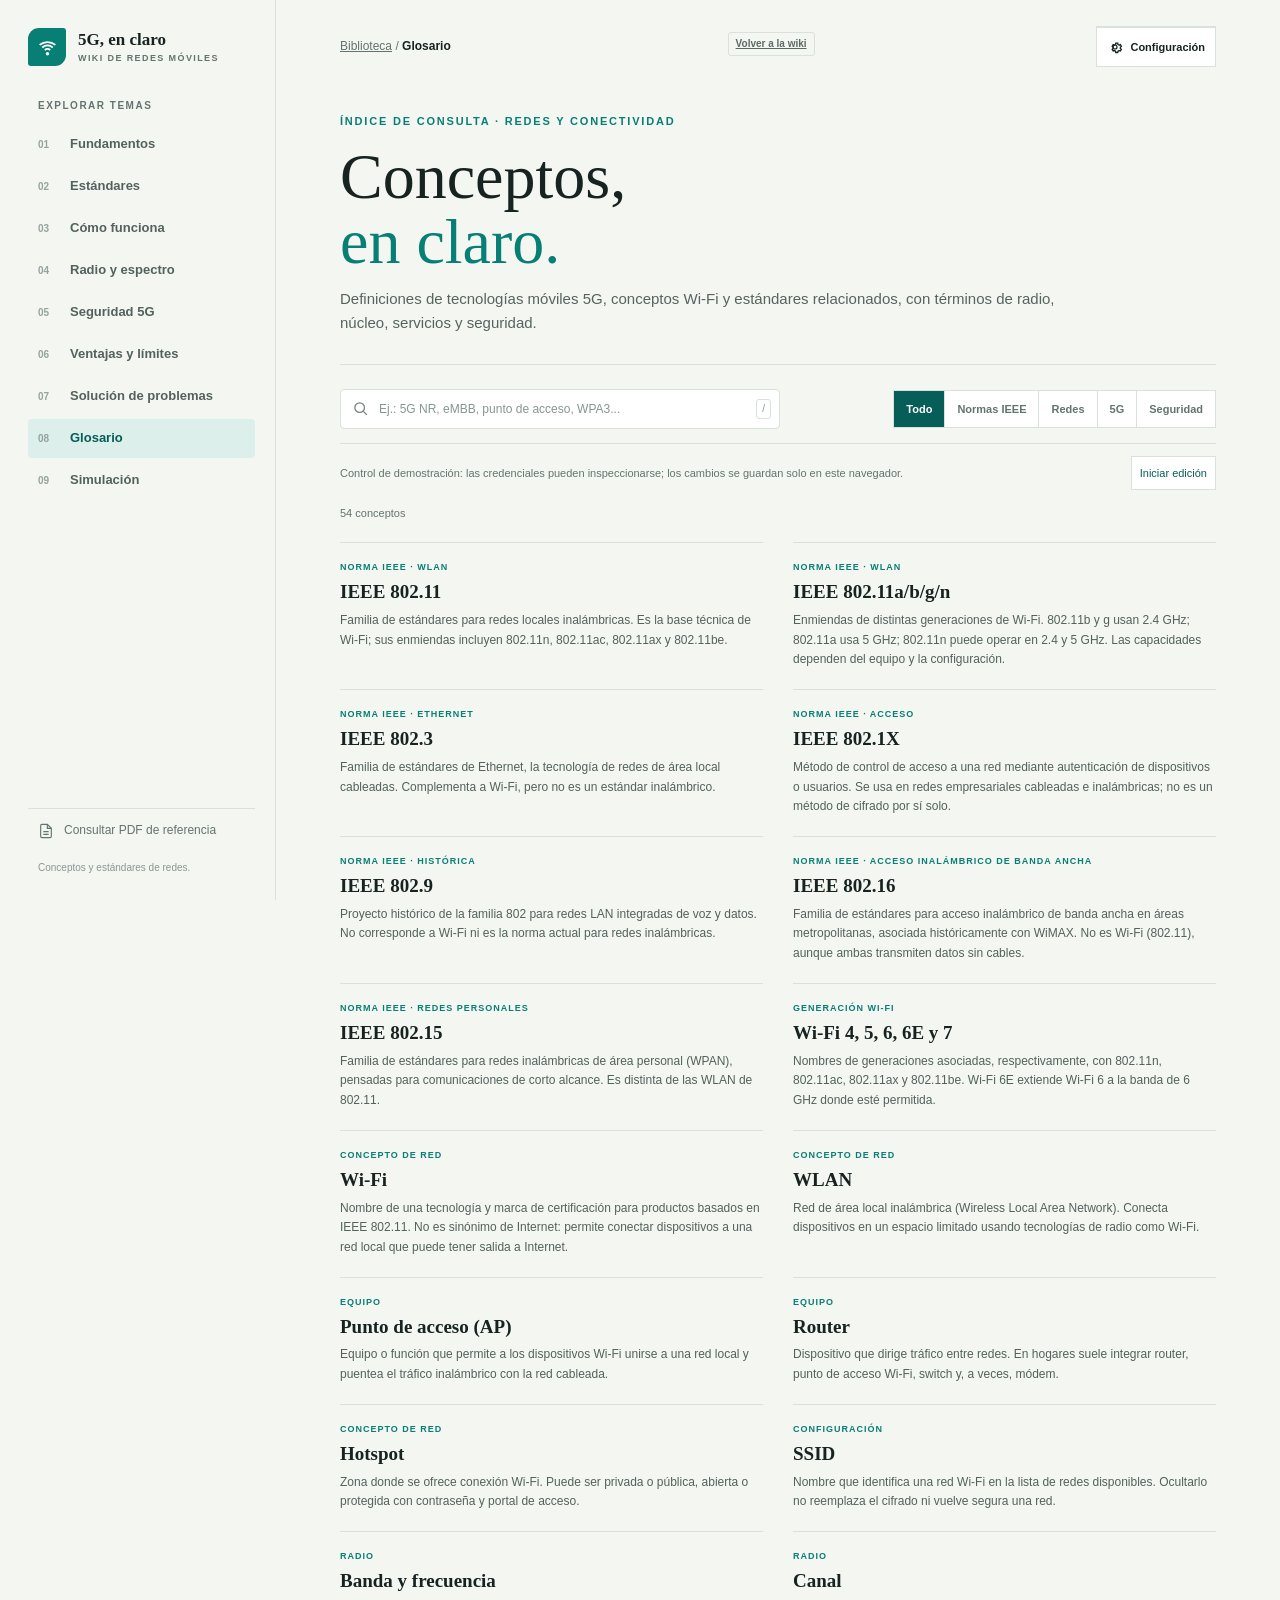
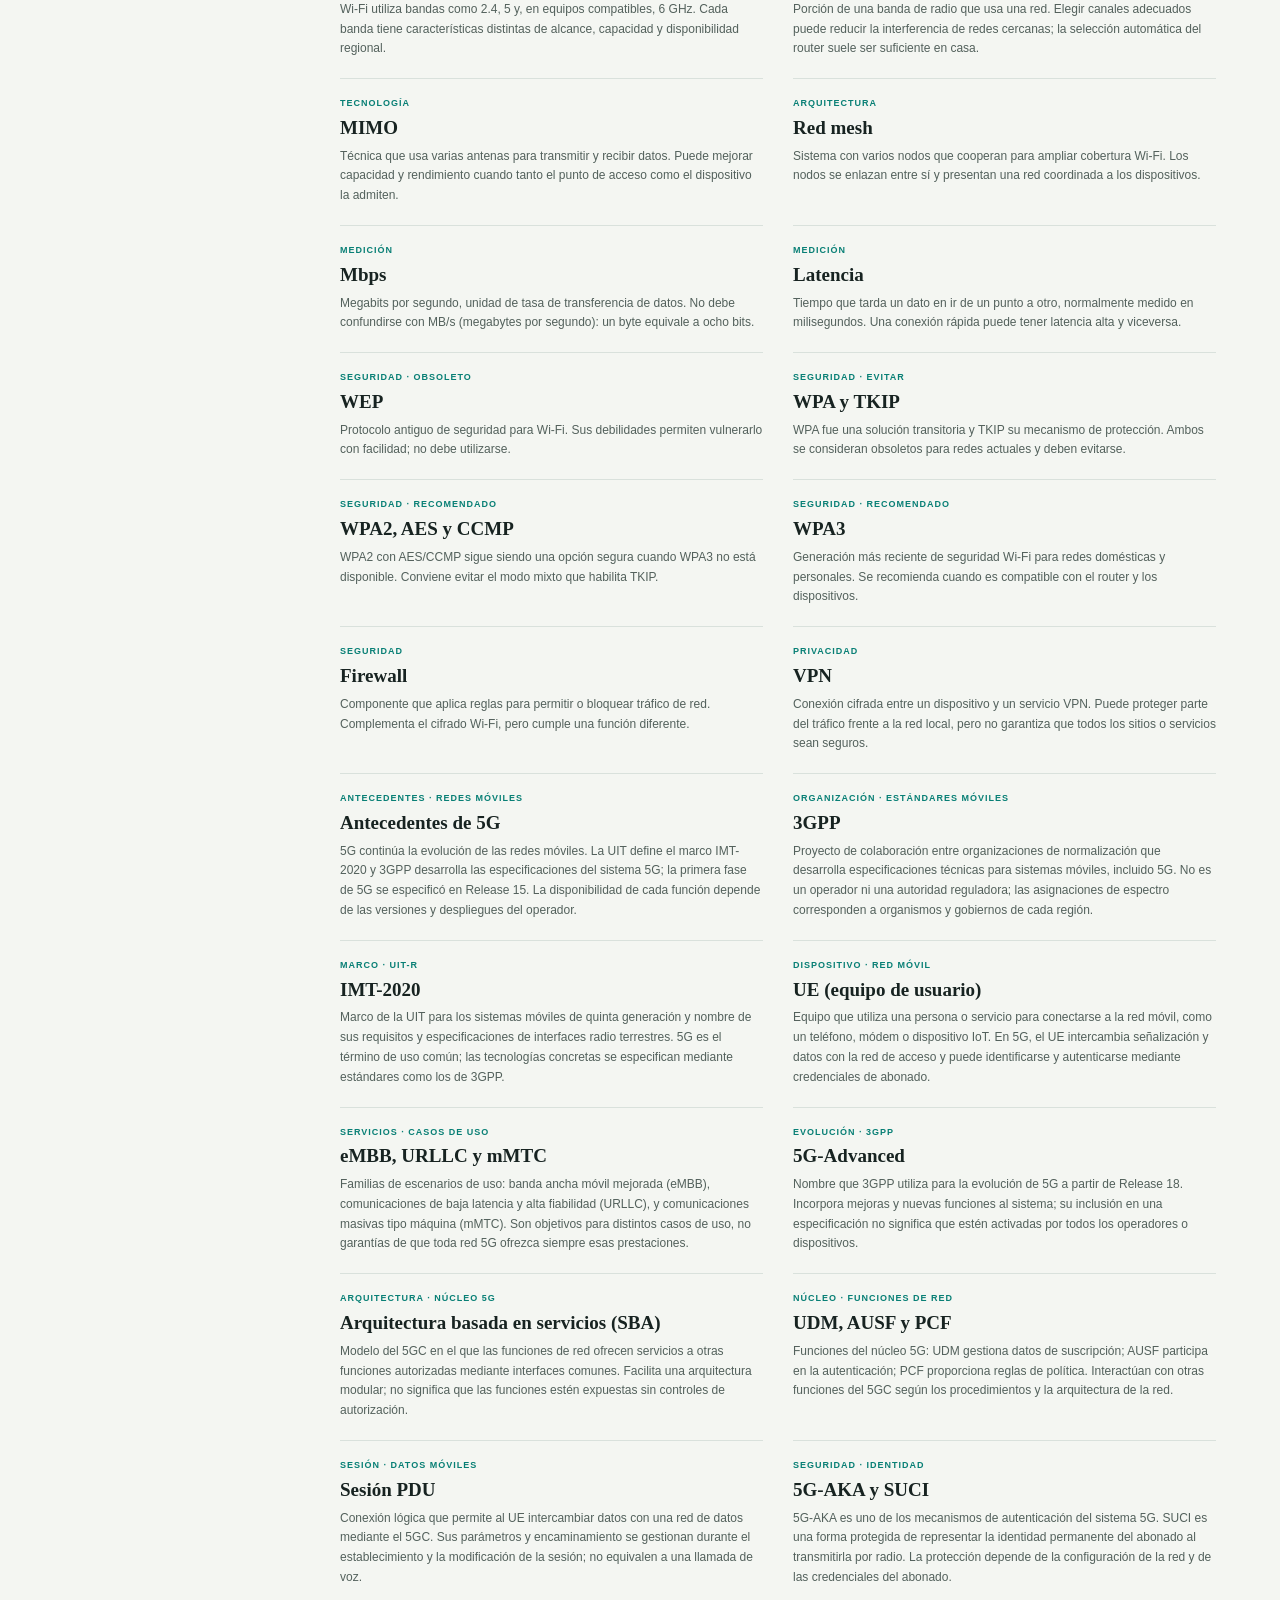
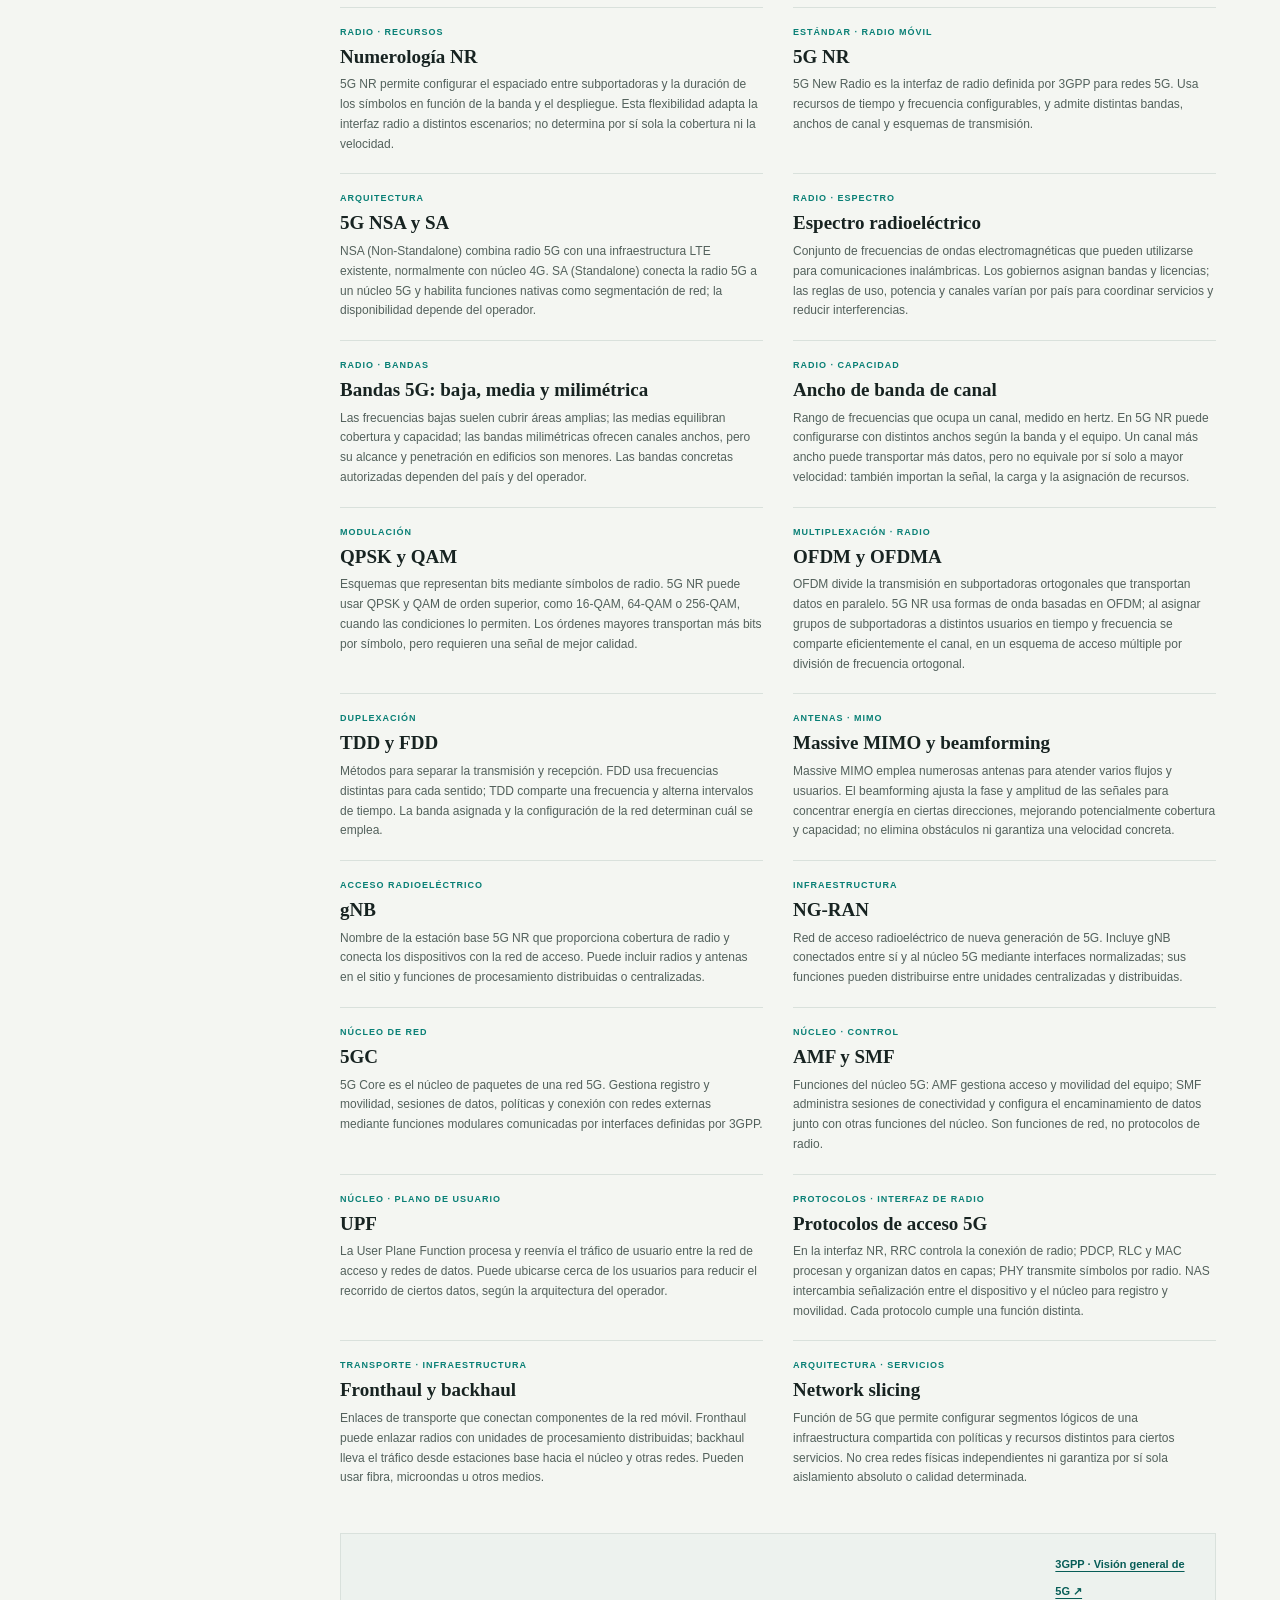
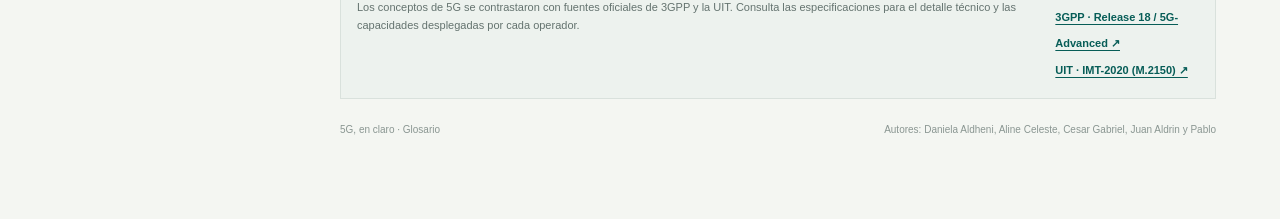
==== commit a7f31334: "Add files via upload" ====
--- a/glosario.html
+++ b/glosario.html
@@ -20,8 +20,8 @@
         <a href="index.html#fundamentos"><span class="nav-num">01</span> Fundamentos</a>
         <a href="index.html#estandares"><span class="nav-num">02</span> Estándares</a>
         <a href="index.html#red"><span class="nav-num">03</span> Cómo funciona</a>
-        <a href="index.html#hotspots"><span class="nav-num">04</span> Hotspots</a>
-        <a href="index.html#seguridad"><span class="nav-num">05</span> Seguridad</a>
+        <a href="index.html#hotspots"><span class="nav-num">04</span> Radio y espectro</a>
+        <a href="index.html#seguridad"><span class="nav-num">05</span> Seguridad 5G</a>
         <a href="index.html#ventajas"><span class="nav-num">06</span> Ventajas y límites</a>
         <a href="index.html#problemas"><span class="nav-num">07</span> Solución de problemas</a>
         <a href="glosario.html" class="active" aria-current="page"><span class="nav-num">08</span> Glosario</a>
@@ -49,13 +49,13 @@
       <header class="glossary-hero">
         <p class="eyebrow">Índice de consulta · Redes y conectividad</p>
         <h1>Conceptos,<br><em>en claro.</em></h1>
-        <p class="hero-copy">Definiciones rápidas de los términos de la wiki y una guía para distinguir los estándares IEEE de redes inalámbricas relacionadas.</p>
+        <p class="hero-copy">Definiciones de tecnologías móviles 5G, conceptos Wi-Fi y estándares relacionados, con términos de radio, núcleo, servicios y seguridad.</p>
       </header>
 
       <section class="glossary-tools" aria-label="Buscar y filtrar conceptos">
         <label class="search-wrap">
           <svg viewBox="0 0 24 24" fill="none" stroke="currentColor" stroke-width="1.8"><circle cx="10.8" cy="10.8" r="6.8"/><path d="m16 16 5 5"/></svg>
-          <input class="search" type="search" placeholder="Ej.: 802.16, punto de acceso, WPA3..." aria-label="Buscar conceptos y estándares" id="glossary-search">
+          <input class="search" type="search" placeholder="Ej.: 5G NR, eMBB, punto de acceso, WPA3..." aria-label="Buscar conceptos y estándares" id="glossary-search">
           <span class="shortcut" aria-hidden="true">/</span>
         </label>
         <div class="glossary-filters" role="group" aria-label="Filtrar por categoría">
@@ -211,7 +211,47 @@
         </article>
         <article class="glossary-entry" data-category="5g">
           <span class="glossary-type">Antecedentes · Redes móviles</span><h2>Antecedentes de 5G</h2>
-          <p>La 5G evolucionó a partir de generaciones móviles anteriores: 1G analógica, 2G digital, 3G de datos móviles y 4G LTE de banda ancha IP. La UIT definió objetivos IMT-2020 y 3GPP estandarizó 5G NR desde Release 15; su despliegue comenzó comercialmente alrededor de 2019.</p>
+          <p>5G continúa la evolución de las redes móviles. La UIT define el marco IMT-2020 y 3GPP desarrolla las especificaciones del sistema 5G; la primera fase de 5G se especificó en Release 15. La disponibilidad de cada función depende de las versiones y despliegues del operador.</p>
+        </article>
+        <article class="glossary-entry" data-category="5g">
+          <span class="glossary-type">Organización · Estándares móviles</span><h2>3GPP</h2>
+          <p>Proyecto de colaboración entre organizaciones de normalización que desarrolla especificaciones técnicas para sistemas móviles, incluido 5G. No es un operador ni una autoridad reguladora; las asignaciones de espectro corresponden a organismos y gobiernos de cada región.</p>
+        </article>
+        <article class="glossary-entry" data-category="5g">
+          <span class="glossary-type">Marco · UIT-R</span><h2>IMT-2020</h2>
+          <p>Marco de la UIT para los sistemas móviles de quinta generación y nombre de sus requisitos y especificaciones de interfaces radio terrestres. 5G es el término de uso común; las tecnologías concretas se especifican mediante estándares como los de 3GPP.</p>
+        </article>
+        <article class="glossary-entry" data-category="5g">
+          <span class="glossary-type">Dispositivo · Red móvil</span><h2>UE (equipo de usuario)</h2>
+          <p>Equipo que utiliza una persona o servicio para conectarse a la red móvil, como un teléfono, módem o dispositivo IoT. En 5G, el UE intercambia señalización y datos con la red de acceso y puede identificarse y autenticarse mediante credenciales de abonado.</p>
+        </article>
+        <article class="glossary-entry" data-category="5g">
+          <span class="glossary-type">Servicios · Casos de uso</span><h2>eMBB, URLLC y mMTC</h2>
+          <p>Familias de escenarios de uso: banda ancha móvil mejorada (eMBB), comunicaciones de baja latencia y alta fiabilidad (URLLC), y comunicaciones masivas tipo máquina (mMTC). Son objetivos para distintos casos de uso, no garantías de que toda red 5G ofrezca siempre esas prestaciones.</p>
+        </article>
+        <article class="glossary-entry" data-category="5g">
+          <span class="glossary-type">Evolución · 3GPP</span><h2>5G-Advanced</h2>
+          <p>Nombre que 3GPP utiliza para la evolución de 5G a partir de Release 18. Incorpora mejoras y nuevas funciones al sistema; su inclusión en una especificación no significa que estén activadas por todos los operadores o dispositivos.</p>
+        </article>
+        <article class="glossary-entry" data-category="5g">
+          <span class="glossary-type">Arquitectura · Núcleo 5G</span><h2>Arquitectura basada en servicios (SBA)</h2>
+          <p>Modelo del 5GC en el que las funciones de red ofrecen servicios a otras funciones autorizadas mediante interfaces comunes. Facilita una arquitectura modular; no significa que las funciones estén expuestas sin controles de autorización.</p>
+        </article>
+        <article class="glossary-entry" data-category="5g">
+          <span class="glossary-type">Núcleo · Funciones de red</span><h2>UDM, AUSF y PCF</h2>
+          <p>Funciones del núcleo 5G: UDM gestiona datos de suscripción; AUSF participa en la autenticación; PCF proporciona reglas de política. Interactúan con otras funciones del 5GC según los procedimientos y la arquitectura de la red.</p>
+        </article>
+        <article class="glossary-entry" data-category="5g">
+          <span class="glossary-type">Sesión · Datos móviles</span><h2>Sesión PDU</h2>
+          <p>Conexión lógica que permite al UE intercambiar datos con una red de datos mediante el 5GC. Sus parámetros y encaminamiento se gestionan durante el establecimiento y la modificación de la sesión; no equivalen a una llamada de voz.</p>
+        </article>
+        <article class="glossary-entry" data-category="5g security">
+          <span class="glossary-type">Seguridad · Identidad</span><h2>5G-AKA y SUCI</h2>
+          <p>5G-AKA es uno de los mecanismos de autenticación del sistema 5G. SUCI es una forma protegida de representar la identidad permanente del abonado al transmitirla por radio. La protección depende de la configuración de la red y de las credenciales del abonado.</p>
+        </article>
+        <article class="glossary-entry" data-category="5g">
+          <span class="glossary-type">Radio · Recursos</span><h2>Numerología NR</h2>
+          <p>5G NR permite configurar el espaciado entre subportadoras y la duración de los símbolos en función de la banda y el despliegue. Esta flexibilidad adapta la interfaz radio a distintos escenarios; no determina por sí sola la cobertura ni la velocidad.</p>
         </article>
         <article class="glossary-entry" data-category="5g">
           <span class="glossary-type">Estándar · Radio móvil</span><h2>5G NR</h2>
@@ -282,6 +322,14 @@
           <p>Función de 5G que permite configurar segmentos lógicos de una infraestructura compartida con políticas y recursos distintos para ciertos servicios. No crea redes físicas independientes ni garantiza por sí sola aislamiento absoluto o calidad determinada.</p>
         </article>
       </section>
+      <div class="source-note">
+        <p>Los conceptos de 5G se contrastaron con fuentes oficiales de 3GPP y la UIT. Consulta las especificaciones para el detalle técnico y las capacidades desplegadas por cada operador.</p>
+        <div>
+          <a href="https://www.3gpp.org/technologies/5g-system-overview" target="_blank" rel="noopener noreferrer">3GPP · Visión general de 5G ↗</a><br>
+          <a href="https://www.3gpp.org/specifications-technologies/releases/release-18" target="_blank" rel="noopener noreferrer">3GPP · Release 18 / 5G-Advanced ↗</a><br>
+          <a href="https://www.itu.int/rec/R-REC-M.2150/en" target="_blank" rel="noopener noreferrer">UIT · IMT-2020 (M.2150) ↗</a>
+        </div>
+      </div>
       <p class="glossary-empty" id="glossary-empty" role="status">No hay conceptos que coincidan. Prueba otra búsqueda o categoría.</p>
 
       <footer class="footer"><span>5G, en claro · Glosario</span><span>Autores: Daniela Aldheni, Aline Celeste, Cesar Gabriel, Juan Aldrin y Pablo</span></footer>
@@ -340,7 +388,7 @@
       let visibleCount = 0;
       for (const entry of entries) {
         const matchesText = normalize(entry.textContent).includes(query);
-        const matchesFilter = activeFilter === 'all' || entry.dataset.category === activeFilter;
+        const matchesFilter = activeFilter === 'all' || entry.dataset.category.split(/\s+/).includes(activeFilter);
         entry.hidden = !(matchesText && matchesFilter);
         if (!entry.hidden) visibleCount++;
       }
--- a/styles.css
+++ b/styles.css
@@ -107,7 +107,7 @@
     .table-note { margin: 10px 0 0; color: var(--muted); font-size: 11px; }
     .generation-note { margin-top: 19px; }
 
-    .network-diagram { display: grid; grid-template-columns: 1fr 40px 1.2fr 40px 1fr; align-items: center; gap: 8px; margin: 23px 0; padding: 23px 18px; border: 1px solid var(--line); background: var(--surface); }
+    .network-diagram { display: grid; grid-template-columns: minmax(0, 1fr) 24px minmax(0, 1fr) 24px minmax(0, 1fr) 24px minmax(0, 1fr); align-items: center; gap: 8px; margin: 23px 0; padding: 23px 18px; border: 1px solid var(--line); background: var(--surface); }
     .node { min-height: 93px; display: grid; align-content: center; justify-items: center; gap: 6px; padding: 12px; border: 1px solid #d5e0db; border-radius: 4px; text-align: center; }
     .node svg { width: 27px; height: 27px; color: var(--teal); }
     .node strong { font-size: 12px; }
@@ -284,7 +284,7 @@
       .content { padding-right: 30px; padding-left: 30px; }
       .hero { grid-template-columns: minmax(0, 1fr) 190px; }
       .hero-visual { transform: scale(.85); }
-      .network-diagram { grid-template-columns: 1fr 25px 1.2fr 25px 1fr; padding: 16px 10px; }
+      .network-diagram { grid-template-columns: minmax(0, 1fr) 20px minmax(0, 1fr) 20px minmax(0, 1fr) 20px minmax(0, 1fr); padding: 16px 10px; }
       .glossary-tools { grid-template-columns: 1fr; }
       .glossary-tools .search-wrap { max-width: none; }
       .glossary-count { grid-column: auto; }
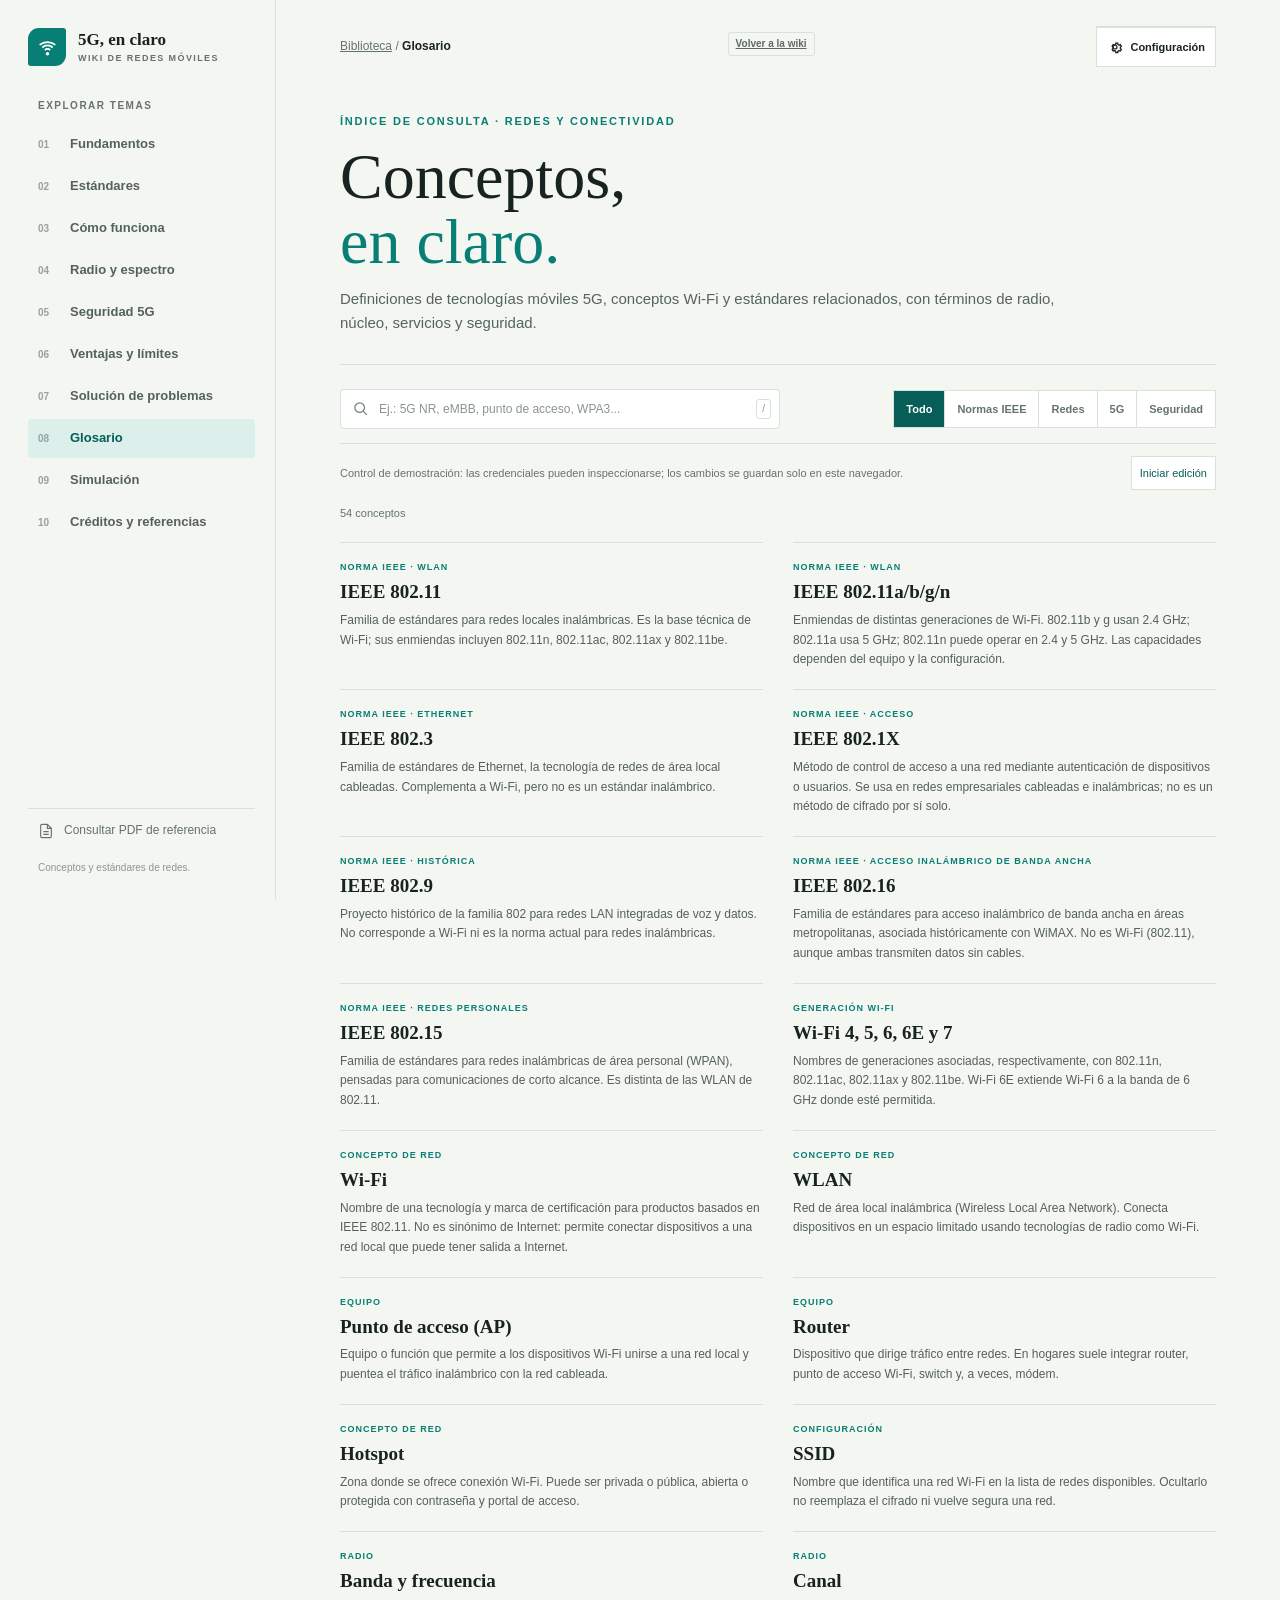
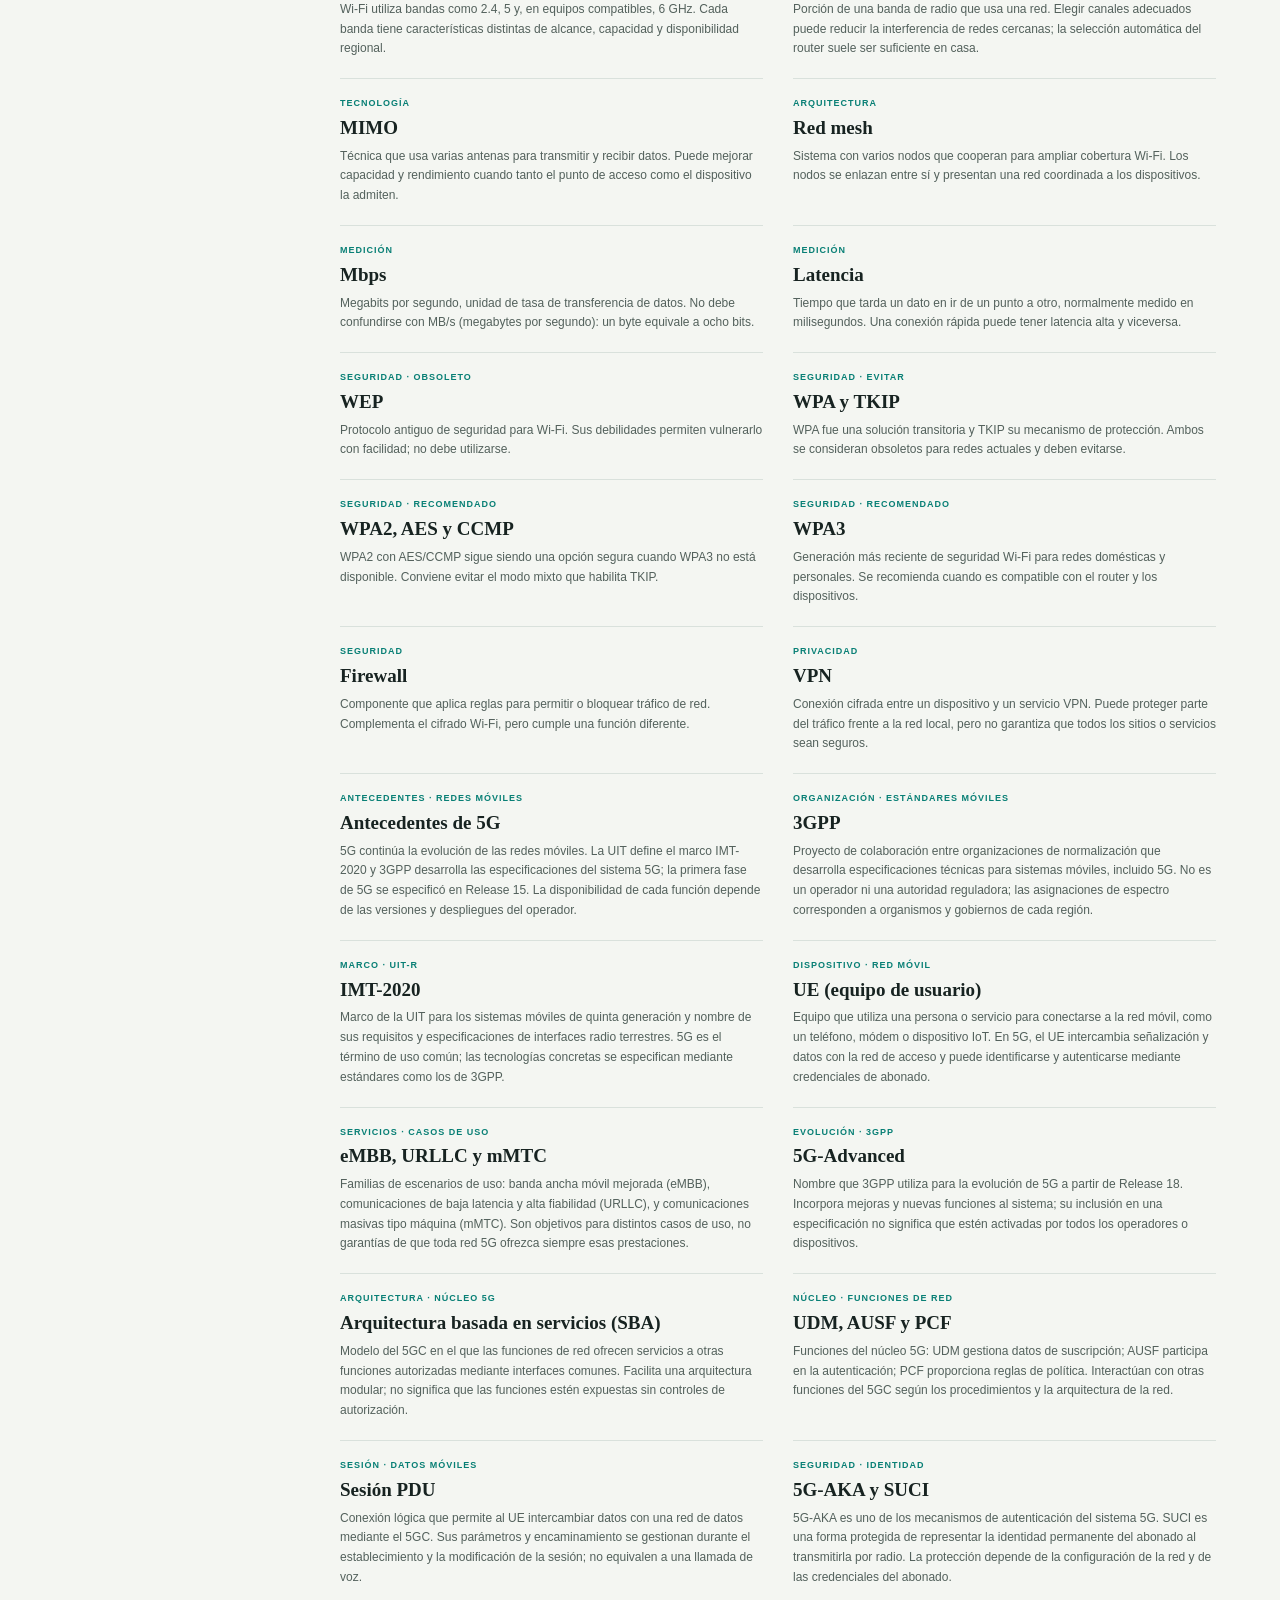
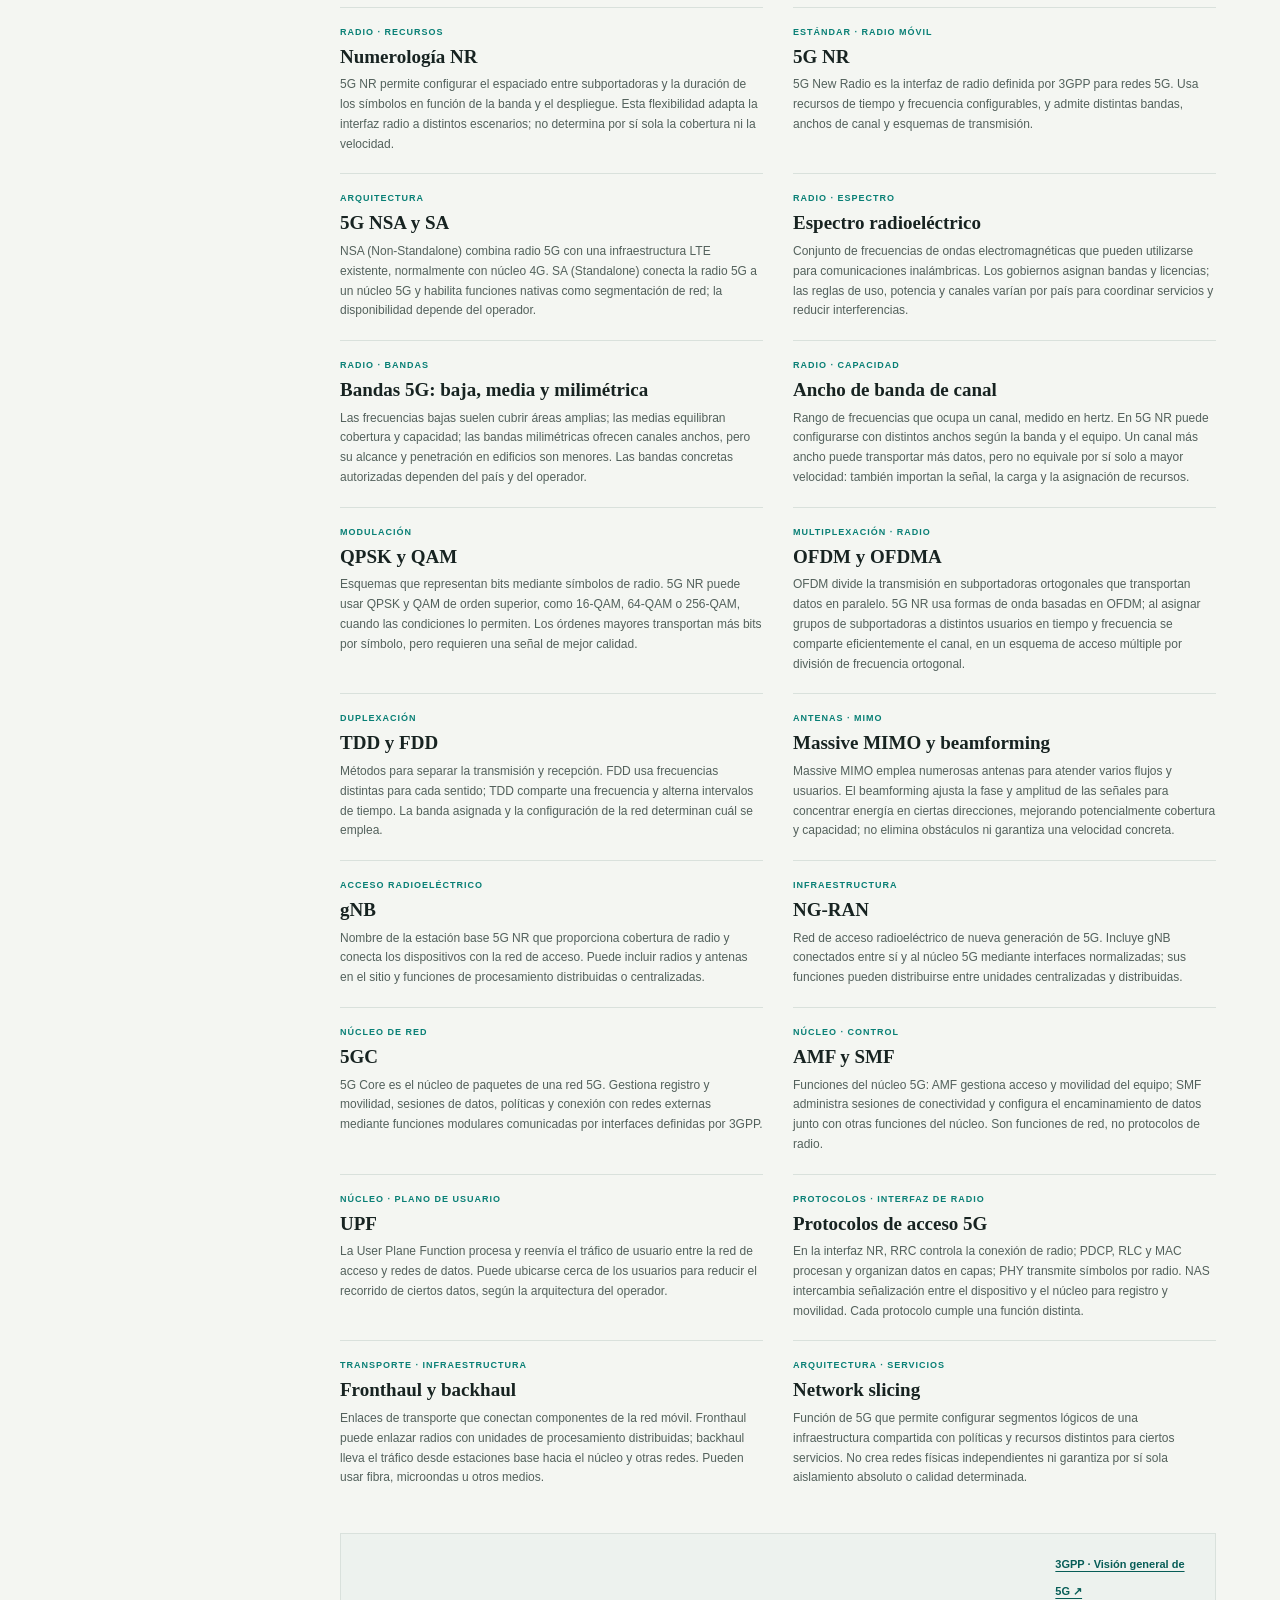
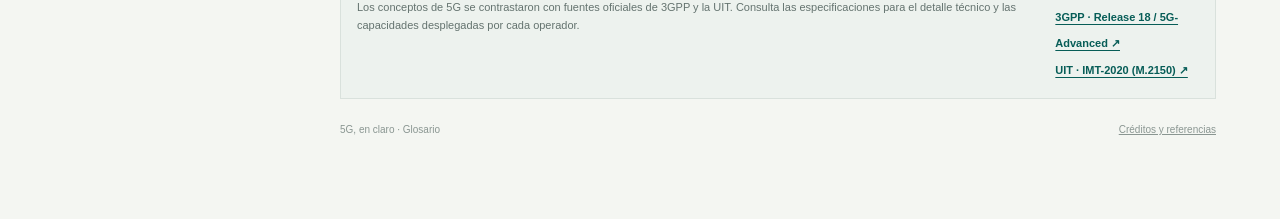
==== commit 7080934d: "Add files via upload" ====
--- a/glosario.html
+++ b/glosario.html
@@ -26,6 +26,7 @@
         <a href="index.html#problemas"><span class="nav-num">07</span> Solución de problemas</a>
         <a href="glosario.html" class="active" aria-current="page"><span class="nav-num">08</span> Glosario</a>
         <a href="simulacion.html"><span class="nav-num">09</span> Simulación</a>
+        <a href="creditos.html"><span class="nav-num">10</span> Créditos y referencias</a>
       </nav>
       <div class="sidebar-bottom">
         <a class="source-link" href="16%20Wifi.pdf" target="_blank" rel="noopener">
@@ -332,7 +333,7 @@
       </div>
       <p class="glossary-empty" id="glossary-empty" role="status">No hay conceptos que coincidan. Prueba otra búsqueda o categoría.</p>
 
-      <footer class="footer"><span>5G, en claro · Glosario</span><span>Autores: Daniela Aldheni, Aline Celeste, Cesar Gabriel, Juan Aldrin y Pablo</span></footer>
+      <footer class="footer"><span>5G, en claro · Glosario</span><a href="creditos.html">Créditos y referencias</a></footer>
     </main>
   </div>
   <script>
--- a/styles.css
+++ b/styles.css
@@ -148,6 +148,17 @@
     .glossary-hero { padding: 3px 0 28px; border-bottom: 1px solid var(--line); }
     .glossary-hero h1 { margin-bottom: 12px; }
     .glossary-hero .hero-copy { max-width: 720px; }
+    .credits-hero { margin-bottom: 10px; }
+    .credits-section { padding-top: 24px; }
+    .credits-authors { display: grid; grid-template-columns: repeat(2, minmax(0, 1fr)); gap: 10px 32px; margin: 0; padding-left: 24px; color: #4f5e59; font-size: 14px; }
+    .credits-authors li { padding-left: 5px; }
+    .credits-details { display: grid; grid-template-columns: repeat(2, minmax(0, 1fr)); gap: 0 32px; margin: 0; }
+    .credits-details div { padding: 14px 0; border-top: 1px solid var(--line); }
+    .credits-details dt { margin-bottom: 3px; color: var(--muted); font-size: 10px; font-weight: 800; letter-spacing: 1px; text-transform: uppercase; }
+    .credits-details dd { margin: 0; color: var(--ink); font: 600 17px/1.4 var(--serif); }
+    .reference-list { display: grid; gap: 16px; margin: 0; padding-left: 24px; color: #4f5e59; font-size: 13px; }
+    .reference-list li { padding-left: 5px; }
+    .reference-list a { color: var(--teal-dark); overflow-wrap: anywhere; text-decoration-thickness: 1px; text-underline-offset: 3px; }
     .glossary-tools { display: grid; grid-template-columns: 1fr auto; gap: 14px 20px; align-items: center; margin: 24px 0 20px; }
     .glossary-tools .search-wrap { width: 100%; max-width: 440px; }
     .glossary-filters { display: flex; border: 1px solid var(--line); background: var(--surface); }
@@ -324,6 +335,8 @@
       .section-heading { gap: 9px; }
       h2 { font-size: 26px; }
       .columns, .device-grid, .trouble-list { grid-template-columns: 1fr; gap: 17px; }
+      .credits-authors, .credits-details { grid-template-columns: 1fr; }
+      .reference-list { font-size: 12px; }
       .network-diagram { grid-template-columns: 1fr; gap: 5px; }
       .node { min-height: 75px; }
       .arrow { transform: rotate(90deg); line-height: 1; }
